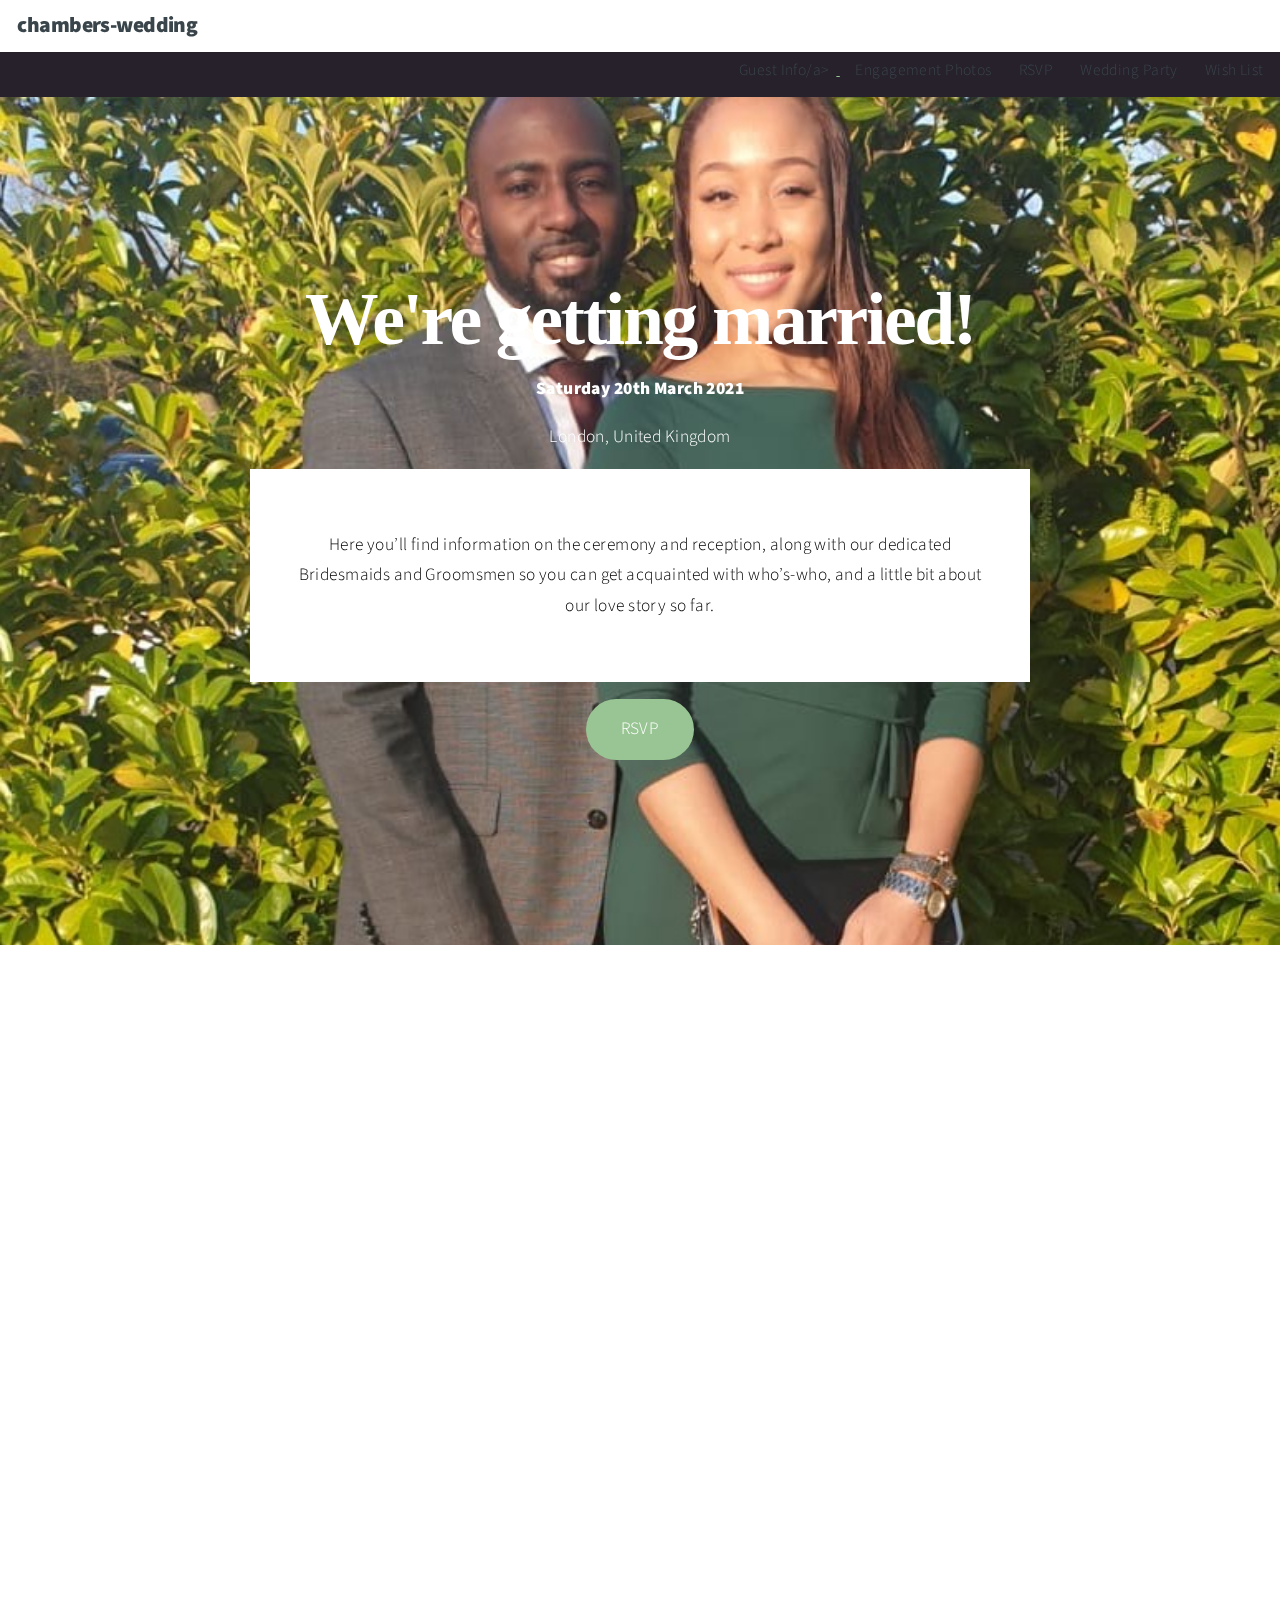
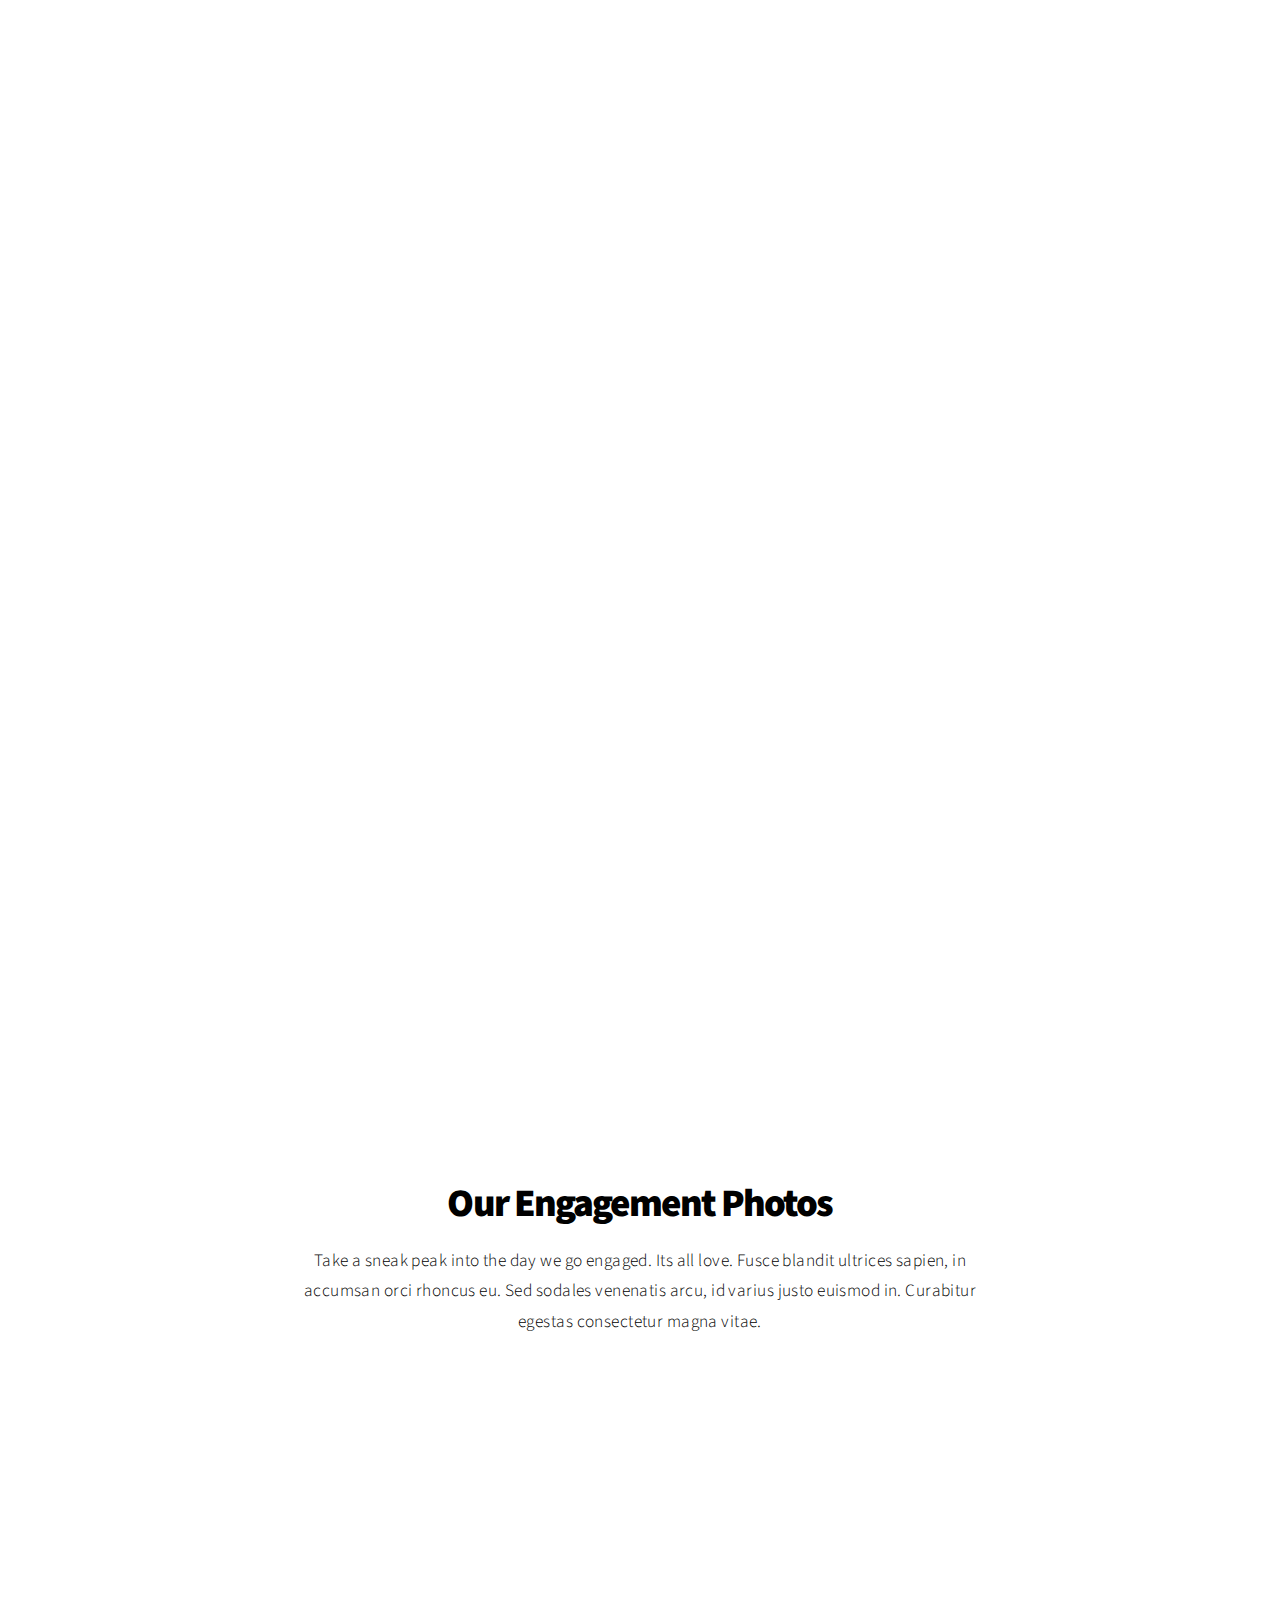
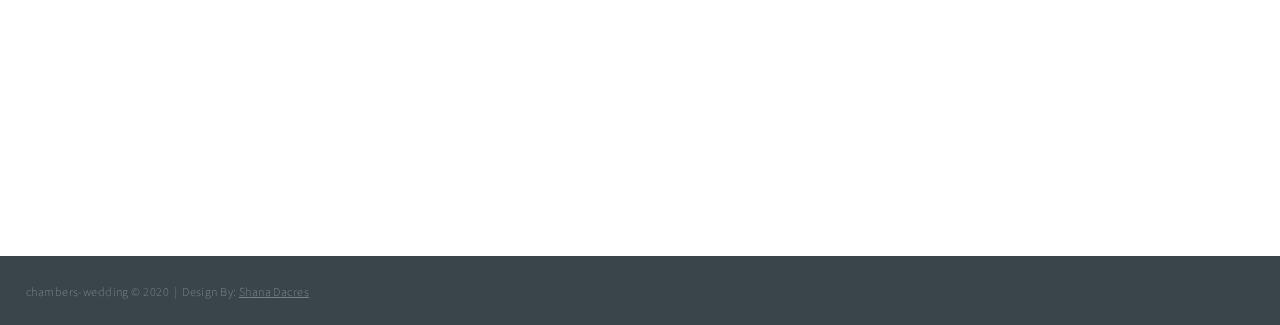
==== index.html @ 8d06bc7c "look and feel updates" ====
<!DOCTYPE HTML>
<!--
	Big Picture by HTML5 UP
	html5up.net | @ajlkn
	Free for personal and commercial use under the CCA 3.0 license (html5up.net/license)
-->
<html>
	<head>
		<title>chambers-wedding</title>
		<meta charset="utf-8" />
		<meta name="viewport" content="width=device-width, initial-scale=1, user-scalable=no" />
		<link rel="stylesheet" href="assets/css/main.css" />
		<noscript><link rel="stylesheet" href="assets/css/noscript.css" /></noscript>
	</head>
	<body class="is-preload">

		<!-- Header -->
			<header id="header">
				<h1><a href="#intro">chambers-wedding</a></h1>
				<nav>
					<ul>
						<li><a href="guestinfo.html">Guest Info/a></li>
						<li><a href="#work">Engagement Photos</a></li>
						<li><a href="rsvp.html">RSVP</a></li>
						<li><a href="crew.html">Wedding Party</a></li>
						<li><a href="wishlist.html">Wish List</a></li>
					</ul>
				</nav>
			</header>
			<section id="mobile_bar" class="main style1 dark mobile_only">
	            <div class="content container small">
						<a href="guestinfo.html">Guest Info</a>
						<a href="#work">Engagement Photos</a>
						<a href="rsvp.html">RSVP</a>
						<a href="crew.html">Wedding Party</a>
						<a href="wishlist.html">Wish List</a>
				</div>
	         </section>

		<!-- Intro -->
			<section id="intro" class="main style1 dark fullscreen">
				<div class="content">
					<header>
						<h3>We're getting married!</h3>
					</header>
					<p> <strong>Saturday 20th March 2021</strong></p>
					<p>London, United Kingdom</p>
					  <p class="content box style2">
				 Here you’ll find information on the ceremony and reception, along with our dedicated Bridesmaids and Groomsmen so you can get acquainted with who’s-who, and a little bit about our love story so far.</p>
					<footer>
						<a href="rsvp.html" class="button style1 RSVP">RSVP</a>
					</footer>
				</div>
			</section>

		<!-- One -->
			<section id="one" class="main style2 right dark fullscreen">
				<div class="content box style2">
					<header>
						<h2>Her Story</h2>
					</header>
					<p>We met at our workplace. I saw him first before we met and every time I saw him, I heard a persistent voice in my mind saying "Go and sit next to him". I was super shy and always had an excuse not to go over and say hello. So, one day,  the lunch hall was super busy. As I walked in, searching for a table, he was sitting right there, with the only available seats. My heart literally jumped out my chest and then back in again. "Girl, you've got this". I built up enough courage and asked politely if the seat was free and sat down. Immediately, I started thinking "What I should I say?". "No, you've done enough. He needs to say something". Eventually, he said "Hello" and we started to get to know each other. Since that day, our connection grew closer. We found out we had so much in common - both Jamaican, both love the same music, food, and love traveling. In January 2018, we took our first trip to Jamaica together and we loved it so much we went back twice. On 28.09.2019, we got engaged! On 27.08.2020, we'll be getting married! We're so excited to celebrate this next chapter in our lives with you!</p>
				</div>
				<a href="#two" class="button style2 down anchored">Next</a>
			</section>
		<!-- Two -->
			<section id="two" class="main style2 left dark fullscreen">
				<div class="content box style2">
					<header>
						<h2>His Story</h2>
					</header>
					<p>this is our love story. Lorem ipsum dolor sit amet et sapien sed elementum egestas dolore condimentum.
					Fusce blandit ultrices sapien, in accumsan orci rhoncus eu. Sed sodales venenatis arcu,
					id varius justo euismod in. Curabitur egestas consectetur magna.</p>
				</div>
				<a href="#work" class="button style2 down anchored">Next</a>
			</section>
		<!-- Work -->
			<section id="work" class="main style3 primary">
				<div class="content box style3">
					<header>
						<h2>Our Engagement Photos</h2>
						<p>Take a sneak peak into the day we go engaged.
						Its all love. Fusce blandit ultrices sapien, in accumsan orci rhoncus eu. Sed sodales venenatis
						arcu, id varius justo euismod in. Curabitur egestas consectetur magna vitae.</p>
					</header>

					<!-- Gallery  -->
						<div class="gallery">
							<article class="from-left">
								<a href="images/thumbs/eng1.JPG" class="image fit"><img src="images/thumbs/eng1.JPG" title="" alt="" /></a>
							</article>
							<article class="from-right">
								<a href="images/thumbs/eng4.JPG" class="image fit"><img src="images/thumbs/eng4.JPG" title="" alt="" /></a>
							</article>
							<article class="from-left">
								<a href="images/thumbs/eng3.JPG" class="image fit"><img src="images/thumbs/eng3.JPG" title="" alt="" /></a>
							</article>
							<article class="from-right">
								<a href="images/thumbs/eng2.JPG" class="image fit"><img src="images/thumbs/eng2.JPG" title="" alt="" /></a>
							</article>
						</div>

				</div>
			</section>

		<!-- Footer -->
			<footer id="footer">
				<!-- Menu -->
					<ul class="menu">
						<li>chambers-wedding &copy; 2020</li><li>Design By: <a href="">Shana Dacres</a></li>
					</ul>

			</footer>

		<!-- Scripts -->
			<script src="assets/js/jquery.min.js"></script>
			<script src="assets/js/jquery.poptrox.min.js"></script>
			<script src="assets/js/jquery.scrolly.min.js"></script>
			<script src="assets/js/jquery.scrollex.min.js"></script>
			<script src="assets/js/browser.min.js"></script>
			<script src="assets/js/breakpoints.min.js"></script>
			<script src="assets/js/util.js"></script>
			<script src="assets/js/main.js"></script>


	</body>
</html>
---- assets/css/main.css ----
@import url("https://fonts.googleapis.com/css?family=Source+Sans+Pro:300,900");
@import url("fontawesome-all.min.css");

/*
	Big Picture by HTML5 UP
	html5up.net | @ajlkn
	Free for personal and commercial use under the CCA 3.0 license (html5up.net/license)
*/

html, body, div, span, applet, object,
iframe, h1, h2, h3, h4, h5, h6, p, blockquote,
pre, a, abbr, acronym, address, big, cite,
code, del, dfn, em, img, ins, kbd, q, s, samp,
small, strike, strong, sub, sup, tt, var, b,
u, i, center, dl, dt, dd, ol, ul, li, fieldset,
form, label, legend, table, caption, tbody,
tfoot, thead, tr, th, td, article, aside,
canvas, details, embed, figure, figcaption,
footer, header, hgroup, menu, nav, output, ruby,
section, summary, time, mark, audio, video {
	margin: 0;
	padding: 0;
	border: 0;
	font-size: 100%;
	font: inherit;
	vertical-align: baseline;}

article, aside, details, figcaption, figure,
footer, header, hgroup, menu, nav, section {
	display: block;}

body {
	line-height: 1;
}

ol, ul {
	list-style: none;
}

blockquote, q {
	quotes: none;
}

	blockquote:before, blockquote:after, q:before, q:after {
		content: '';
		content: none;
	}

table {
	border-collapse: collapse;
	border-spacing: 0;
}

body {
	-webkit-text-size-adjust: none;
}

mark {
	background-color: transparent;
	color: inherit;
}

input::-moz-focus-inner {
	border: 0;
	padding: 0;
}

input, select, textarea {
	-moz-appearance: none;
	-webkit-appearance: none;
	-ms-appearance: none;
	appearance: none;
}

/* Basic */

	@-ms-viewport {
		width: device-width;
	}

	html {
		height: 100%;
	}

	html {
		box-sizing: border-box;
	}

	*, *:before, *:after {
		box-sizing: inherit;
	}

	body {
		background: #ffffff;
		height: 100%;
		min-width: 320px;
	}

		body.is-preload *, body.is-preload *:before, body.is-preload *:after {
			-moz-animation: none !important;
			-webkit-animation: none !important;
			-ms-animation: none !important;
			animation: none !important;
			-moz-transition: none !important;
			-webkit-transition: none !important;
			-ms-transition: none !important;
			transition: none !important;
		}

/* Spinner */

	@-moz-keyframes spinner-rotate {
		0% {
			-moz-transform: scale(1) rotate(0deg);
			-webkit-transform: scale(1) rotate(0deg);
			-ms-transform: scale(1) rotate(0deg);
			transform: scale(1) rotate(0deg);
		}

		100% {
			-moz-transform: scale(1) rotate(360deg);
			-webkit-transform: scale(1) rotate(360deg);
			-ms-transform: scale(1) rotate(360deg);
			transform: scale(1) rotate(360deg);
		}
	}

	@-webkit-keyframes spinner-rotate {
		0% {
			-moz-transform: scale(1) rotate(0deg);
			-webkit-transform: scale(1) rotate(0deg);
			-ms-transform: scale(1) rotate(0deg);
			transform: scale(1) rotate(0deg);
		}

		100% {
			-moz-transform: scale(1) rotate(360deg);
			-webkit-transform: scale(1) rotate(360deg);
			-ms-transform: scale(1) rotate(360deg);
			transform: scale(1) rotate(360deg);
		}
	}

	@-ms-keyframes spinner-rotate {
		0% {
			-moz-transform: scale(1) rotate(0deg);
			-webkit-transform: scale(1) rotate(0deg);
			-ms-transform: scale(1) rotate(0deg);
			transform: scale(1) rotate(0deg);
		}

		100% {
			-moz-transform: scale(1) rotate(360deg);
			-webkit-transform: scale(1) rotate(360deg);
			-ms-transform: scale(1) rotate(360deg);
			transform: scale(1) rotate(360deg);
		}
	}

	@keyframes spinner-rotate {
		0% {
			-moz-transform: scale(1) rotate(0deg);
			-webkit-transform: scale(1) rotate(0deg);
			-ms-transform: scale(1) rotate(0deg);
			transform: scale(1) rotate(0deg);
		}

		100% {
			-moz-transform: scale(1) rotate(360deg);
			-webkit-transform: scale(1) rotate(360deg);
			-ms-transform: scale(1) rotate(360deg);
			transform: scale(1) rotate(360deg);
		}
	}

/* Loader */

	@-moz-keyframes spinner-show {
		0% {
			opacity: 0;
		}

		100% {
			opacity: 1;
		}
	}

	@-webkit-keyframes spinner-show {
		0% {
			opacity: 0;
		}

		100% {
			opacity: 1;
		}
	}

	@-ms-keyframes spinner-show {
		0% {
			opacity: 0;
		}

		100% {
			opacity: 1;
		}
	}

	@keyframes spinner-show {
		0% {
			opacity: 0;
		}

		100% {
			opacity: 1;
		}
	}

	@-moz-keyframes spinner-hide {
		0% {
			-moz-transform: scale(1) rotate(0deg);
			-webkit-transform: scale(1) rotate(0deg);
			-ms-transform: scale(1) rotate(0deg);
			transform: scale(1) rotate(0deg);
			color: #e5e6e7;
			z-index: 100001;
		}

		99% {
			-moz-transform: scale(0.5) rotate(360deg);
			-webkit-transform: scale(0.5) rotate(360deg);
			-ms-transform: scale(0.5) rotate(360deg);
			transform: scale(0.5) rotate(360deg);
			color: #e5e6e7;
			z-index: 100001;
		}

		100% {
			-moz-transform: scale(0.5) rotate(360deg);
			-webkit-transform: scale(0.5) rotate(360deg);
			-ms-transform: scale(0.5) rotate(360deg);
			transform: scale(0.5) rotate(360deg);
			color: #e5e6e7;
			z-index: -1;
		}
	}

	@-webkit-keyframes spinner-hide {
		0% {
			-moz-transform: scale(1) rotate(0deg);
			-webkit-transform: scale(1) rotate(0deg);
			-ms-transform: scale(1) rotate(0deg);
			transform: scale(1) rotate(0deg);
			color: #e5e6e7;
			z-index: 100001;
		}

		99% {
			-moz-transform: scale(0.5) rotate(360deg);
			-webkit-transform: scale(0.5) rotate(360deg);
			-ms-transform: scale(0.5) rotate(360deg);
			transform: scale(0.5) rotate(360deg);
			color: #e5e6e7;
			z-index: 100001;
		}

		100% {
			-moz-transform: scale(0.5) rotate(360deg);
			-webkit-transform: scale(0.5) rotate(360deg);
			-ms-transform: scale(0.5) rotate(360deg);
			transform: scale(0.5) rotate(360deg);
			color: #e5e6e7;
			z-index: -1;
		}
	}

	@-ms-keyframes spinner-hide {
		0% {
			-moz-transform: scale(1) rotate(0deg);
			-webkit-transform: scale(1) rotate(0deg);
			-ms-transform: scale(1) rotate(0deg);
			transform: scale(1) rotate(0deg);
			color: #e5e6e7;
			z-index: 100001;
		}

		99% {
			-moz-transform: scale(0.5) rotate(360deg);
			-webkit-transform: scale(0.5) rotate(360deg);
			-ms-transform: scale(0.5) rotate(360deg);
			transform: scale(0.5) rotate(360deg);
			color: #e5e6e7;
			z-index: 100001;
		}

		100% {
			-moz-transform: scale(0.5) rotate(360deg);
			-webkit-transform: scale(0.5) rotate(360deg);
			-ms-transform: scale(0.5) rotate(360deg);
			transform: scale(0.5) rotate(360deg);
			color: #e5e6e7;
			z-index: -1;
		}
	}

	@keyframes spinner-hide {
		0% {
			-moz-transform: scale(1) rotate(0deg);
			-webkit-transform: scale(1) rotate(0deg);
			-ms-transform: scale(1) rotate(0deg);
			transform: scale(1) rotate(0deg);
			color: #e5e6e7;
			z-index: 100001;
		}

		99% {
			-moz-transform: scale(0.5) rotate(360deg);
			-webkit-transform: scale(0.5) rotate(360deg);
			-ms-transform: scale(0.5) rotate(360deg);
			transform: scale(0.5) rotate(360deg);
			color: #e5e6e7;
			z-index: 100001;
		}

		100% {
			-moz-transform: scale(0.5) rotate(360deg);
			-webkit-transform: scale(0.5) rotate(360deg);
			-ms-transform: scale(0.5) rotate(360deg);
			transform: scale(0.5) rotate(360deg);
			color: #e5e6e7;
			z-index: -1;
		}
	}

	@-moz-keyframes overlay-hide {
		0% {
			opacity: 1;
			z-index: 100000;
		}

		15% {
			opacity: 1;
			z-index: 100000;
		}

		99% {
			opacity: 0;
			z-index: 100000;
		}

		100% {
			opacity: 0;
			z-index: -1;
		}
	}

	@-webkit-keyframes overlay-hide {
		0% {
			opacity: 1;
			z-index: 100000;
		}

		15% {
			opacity: 1;
			z-index: 100000;
		}

		99% {
			opacity: 0;
			z-index: 100000;
		}

		100% {
			opacity: 0;
			z-index: -1;
		}
	}

	@-ms-keyframes overlay-hide {
		0% {
			opacity: 1;
			z-index: 100000;
		}

		15% {
			opacity: 1;
			z-index: 100000;
		}

		99% {
			opacity: 0;
			z-index: 100000;
		}

		100% {
			opacity: 0;
			z-index: -1;
		}
	}

	@keyframes overlay-hide {
		0% {
			opacity: 1;
			z-index: 100000;
		}

		15% {
			opacity: 1;
			z-index: 100000;
		}

		99% {
			opacity: 0;
			z-index: 100000;
		}

		100% {
			opacity: 0;
			z-index: -1;
		}
	}

	body {
		text-decoration: none;
	}

		body:before {
			-moz-animation: spinner-show 1.5s 1 0.25s ease forwards, spinner-hide 0.25s ease-in-out forwards !important;
			-webkit-animation: spinner-show 1.5s 1 0.25s ease forwards, spinner-hide 0.25s ease-in-out forwards !important;
			-ms-animation: spinner-show 1.5s 1 0.25s ease forwards, spinner-hide 0.25s ease-in-out forwards !important;
			animation: spinner-show 1.5s 1 0.25s ease forwards, spinner-hide 0.25s ease-in-out forwards !important;
			-moz-transform-origin: 50% 50%;
			-webkit-transform-origin: 50% 50%;
			-ms-transform-origin: 50% 50%;
			transform-origin: 50% 50%;
			-moz-osx-font-smoothing: grayscale;
			-webkit-font-smoothing: antialiased;
			font-family: FontAwesome;
			font-style: normal;
			font-weight: normal;
			text-transform: none !important;
			color: #e5e6e7;
			content: '\f1ce';
			cursor: default;
			display: block;
			font-size: 2em;
			height: 2em;
			left: 50%;
			line-height: 2em;
			margin: -1em 0 0 -1em;
			opacity: 0;
			position: fixed;
			text-align: center;
			top: 50%;
			width: 2em;
			z-index: -1;
		}

		body:after {
			-moz-animation: overlay-hide 1.5s ease-in forwards !important;
			-webkit-animation: overlay-hide 1.5s ease-in forwards !important;
			-ms-animation: overlay-hide 1.5s ease-in forwards !important;
			animation: overlay-hide 1.5s ease-in forwards !important;
			background: #ffffff;
			content: '';
			display: block;
			height: 100%;
			left: 0;
			opacity: 0;
			position: fixed;
			top: 0;
			width: 100%;
			z-index: -1;
		}

		body.is-preload:before {
			-moz-animation: spinner-show 1.5s 1 0.25s ease forwards, spinner-rotate 0.75s infinite linear !important;
			-webkit-animation: spinner-show 1.5s 1 0.25s ease forwards, spinner-rotate 0.75s infinite linear !important;
			-ms-animation: spinner-show 1.5s 1 0.25s ease forwards, spinner-rotate 0.75s infinite linear !important;
			animation: spinner-show 1.5s 1 0.25s ease forwards, spinner-rotate 0.75s infinite linear !important;
			z-index: 100001;
		}

		body.is-preload:after {
			-moz-animation: none !important;
			-webkit-animation: none !important;
			-ms-animation: none !important;
			animation: none !important;
			opacity: 1;
			z-index: 100000;
		}

	@media (-webkit-min-device-pixel-ratio: 2) {

		body:before {
			line-height: 2.025em;
		}

	}

/* Type */

	body, input, textarea, select {
		font-family: "Source Sans Pro", "sans-serif";
		font-weight: 300;
		font-size: 18pt;
		line-height: 1.75em;
		color: #39454b;
		letter-spacing: 0.025em;
	}

		@media screen and (max-width: 1920px) {

			body, input, textarea, select {
				font-size: 17pt;
			}

		}

		@media screen and (max-width: 1680px) {

			body, input, textarea, select {
				font-size: 15pt;
			}

		}

		@media screen and (max-width: 1280px) {

			body, input, textarea, select {
				font-size: 13pt;
			}

		}

		@media screen and (max-width: 1000px) {

			body, input, textarea, select {
				font-size: 13pt;
			}

		}

		@media screen and (max-width: 736px) {

			body, input, textarea, select {
				font-size: 12pt;
				line-height: 1.5em;
			}

		}

	h1, h2, h3, h4, h5, h6 {
		font-weight: 900;
		color: inherit;
		letter-spacing: -0.0325em;
	}

		h1 a, h2 a, h3 a, h4 a, h5 a, h6 a {
			color: inherit;
			text-decoration: none;
		}

	h2 {
		font-size: 2.25em;
		line-height: 1.25em;
		letter-spacing: -0.05em;
	}

	@media screen and (max-width: 736px) {

		h2 {
			font-size: 1.5em;
		}
		h3 {
			font-size: 1.5em;
		}

	}

	strong, b {
		font-weight: 900;
		color: inherit;
	}

	em, i {
		font-style: italic;
	}

	a {
		-moz-transition: color 0.2s ease-in-out;
		-webkit-transition: color 0.2s ease-in-out;
		-ms-transition: color 0.2s ease-in-out;
		transition: color 0.2s ease-in-out;
		color: #98c593;
	}

	sub {
		position: relative;
		top: 0.5em;
		font-size: 0.8em;
	}

	sup {
		position: relative;
		top: -0.5em;
		font-size: 0.8em;
	}

	hr {
		border: 0;
		border-top: solid 1px #e5e6e7;
	}

	blockquote {
		border-left: solid 0.5em #e5e6e7;
		padding: 1em 0 1em 2em;
		font-style: italic;
	}

	p, ul, ol, dl, table {
		margin-bottom: 1em;
	}

/* Box */

	.box {
		background: #ffffff;
		color: black;
		padding: 2em;
	}

		.box > :last-child {
			margin-bottom: 0;
		}

		.box.style2 {
			padding: 3.5em 2.5em 3.5em 2.5em;
		}

		@media screen and (max-width: 736px) {

			.box {
				padding: 1em;
			}

				.box.style2 {
					padding: 1.5em 1.25em 1.5em 1.25em;
					background-color: rgba(255, 255, 255, 0.7);
				}

		}

/* Button */

	input[type="button"],
	input[type="submit"],
	input[type="reset"],
	.button,
	button {
		-moz-appearance: none;
		-webkit-appearance: none;
		-ms-appearance: none;
		appearance: none;
		-moz-transition: background-color 0.2s ease-in-out;
		-webkit-transition: background-color 0.2s ease-in-out;
		-ms-transition: background-color 0.2s ease-in-out;
		transition: background-color 0.2s ease-in-out;
		background-color: #98c593;
		border: 0;
		border-radius: 3.5em;
		color: #ffffff;
		cursor: pointer;
		display: inline-block;
		height: 3.5em;
		line-height: 3.5em;
		outline: 0;
		padding: 0 2em 0 2em;
		position: relative;
		text-align: center;
		text-decoration: none;
	}

		input[type="button"].down,
		input[type="submit"].down,
		input[type="reset"].down,
		.button.down,
		button.down {
			width: 5em;
			height: 5em;
			line-height: 4.5em;
			padding: 0;
			background-image: url("images/dark-arrow.svg");
			background-position: center center;
			background-repeat: no-repeat;
			text-indent: -10em;
			overflow: hidden;
		}

			input[type="button"].down.anchored,
			input[type="submit"].down.anchored,
			input[type="reset"].down.anchored,
			.button.down.anchored,
			button.down.anchored {
				bottom: 0;
				border-bottom: 0;
				border-radius: 3em 3em 0 0;
				height: 4.5em;
				margin-left: -2.5em;
			}

		input[type="button"].anchored,
		input[type="submit"].anchored,
		input[type="reset"].anchored,
		.button.anchored,
		button.anchored {
			position: absolute;
			left: 50%;
		}

		input[type="button"]:hover,
		input[type="submit"]:hover,
		input[type="reset"]:hover,
		.button:hover,
		button:hover {
			background-color: #a8cea4;
		}

		input[type="button"]:active,
		input[type="submit"]:active,
		input[type="reset"]:active,
		.button:active,
		button:active {
			background-color: #88bc82;
		}

		input[type="button"].style2,
		input[type="submit"].style2,
		input[type="reset"].style2,
		.button.style2,
		button.style2 {
			background-color: transparent;
			border: solid 2px #e5e6e7;
			color: inherit;
		}

			input[type="button"].style2:hover,
			input[type="submit"].style2:hover,
			input[type="reset"].style2:hover,
			.button.style2:hover,
			button.style2:hover {
				background-color: rgba(229, 230, 231, 0.25);
			}

			input[type="button"].style2:active,
			input[type="submit"].style2:active,
			input[type="reset"].style2:active,
			.button.style2:active,
			button.style2:active {
				background-color: rgba(229, 230, 231, 0.375);
			}

			input[type="button"].style2.down,
			input[type="submit"].style2.down,
			input[type="reset"].style2.down,
			.button.style2.down,
			button.style2.down {
				background-image: url("images/arrow.svg");
			}

/* Form */

	form {
		margin: 0 0 2em 0;
	}

		form > :last-child {
			margin-bottom: 0;
		}

		form > .fields {
			display: -moz-flex;
			display: -webkit-flex;
			display: -ms-flex;
			display: flex;
			-moz-flex-wrap: wrap;
			-webkit-flex-wrap: wrap;
			-ms-flex-wrap: wrap;
			flex-wrap: wrap;
			width: calc(100% + 3em);
			margin: -1.5em 0 2em -1.5em;
		}

			form > .fields > .field {
				-moz-flex-grow: 0;
				-webkit-flex-grow: 0;
				-ms-flex-grow: 0;
				flex-grow: 0;
				-moz-flex-shrink: 0;
				-webkit-flex-shrink: 0;
				-ms-flex-shrink: 0;
				flex-shrink: 0;
				padding: 1.5em 0 0 1.5em;
				width: calc(100% - 1.5em);
			}

				form > .fields > .field.half {
					width: calc(50% - 0.75em);
				}

				form > .fields > .field.third {
					width: calc(100%/3 - 0.5em);
				}

				form > .fields > .field.quarter {
					width: calc(25% - 0.375em);
				}

		@media screen and (max-width: 480px) {

			form > .fields {
				width: calc(100% + 2em);
				margin: -1em 0 2em -1em;
			}

				form > .fields > .field {
					padding: 1em 0 0 1em;
					width: calc(100% - 1em);
				}

					form > .fields > .field.half {
						width: calc(100% - 1em);
					}

					form > .fields > .field.third {
						width: calc(100% - 1em);
					}

					form > .fields > .field.quarter {
						width: calc(100% - 1em);
					}

		}

	label {
		display: block;
	}

	input[type="text"],
	input[type="password"],
	input[type="email"],
	input[type="tel"],
	input[type="search"],
	input[type="url"],
	select,
	textarea {
		-moz-appearance: none;
		-webkit-appearance: none;
		-ms-appearance: none;
		appearance: none;
		-moz-transition: border-color 0.2s ease-in-out, color 0.2s ease-in-out;
		-webkit-transition: border-color 0.2s ease-in-out, color 0.2s ease-in-out;
		-ms-transition: border-color 0.2s ease-in-out, color 0.2s ease-in-out;
		transition: border-color 0.2s ease-in-out, color 0.2s ease-in-out;
		color: #39454b;
		display: block;
		width: 100%;
		padding: 0.65em 0.75em;
		background: none;
		border: solid 2px #e5e6e7;
		color: inherit;
		border-radius: 0.5em;
		outline: none;
	}

		input[type="text"]:focus,
		input[type="password"]:focus,
		input[type="email"]:focus,
		input[type="tel"]:focus,
		input[type="search"]:focus,
		input[type="url"]:focus,
		select:focus,
		textarea:focus {
			border-color: #9ac8e9;
		}

	input[type="text"],
	input[type="password"],
	input[type="email"],
	input[type="tel"],
	input[type="search"],
	input[type="url"],
	select {
		line-height: 1.35em;
	}

	textarea {
		min-height: 8em;
	}

	::-moz-focus-inner {
		border: 0;
	}

	::-webkit-input-placeholder {
		opacity: 0.375;
	}

	:-moz-placeholder {
		opacity: 0.375;
	}

	::-moz-placeholder {
		opacity: 0.375;
	}

	:-ms-input-placeholder {
		opacity: 0.375;
	}

/* Icon */

	.icon {
		text-decoration: none;
		position: relative;
		text-decoration: none;
	}

		.icon:before {
			-moz-osx-font-smoothing: grayscale;
			-webkit-font-smoothing: antialiased;
			display: inline-block;
			font-style: normal;
			font-variant: normal;
			text-rendering: auto;
			line-height: 1;
			text-transform: none !important;
			font-family: 'Font Awesome 5 Free';
			font-weight: 400;
		}

		.icon:before {
			line-height: inherit;
		}

		.icon > .label {
			display: none;
		}

		.icon.solid:before {
			font-weight: 900;
		}

		.icon.brands:before {
			font-family: 'Font Awesome 5 Brands';
		}

/* Image */

	.image {
		position: relative;
		display: inline-block;
	}

		.image:before {
			content: '';
			position: absolute;
			left: 0;
			top: 0;
			width: 100%;
			height: 100%;
			background: url("images/overlay.png");
		}

		.image img {
			display: block;
			width: 100%;
		}

		.image.featured {
			display: block;
			width: 100%;
			margin: 0 0 2em 0;
		}

		.image.fit {
			display: block;
			width: 100%;
		}

		.image.left {
			float: left;
			margin: 0 2em 2em 0;
		}

		.image.centered {
			display: block;
			margin: 0 0 2em 0;
		}

			.image.centered img {
				margin: 0 auto;
				width: auto;
			}

/* List */

	ul.default {
		list-style: disc;
		padding-left: 1em;
	}

		ul.default li {
			padding-left: 0.5em;
		}

	ul.menu {
		cursor: default;
	}

		ul.menu li {
			display: inline-block;
			line-height: 1em;
			border-left: solid 1px #e5e6e7;
			padding: 0 0 0 0.5em;
			margin: 0 0 0 0.5em;
		}

			ul.menu li:first-child {
				border-left: 0;
				padding-left: 0;
				margin-left: 0;
			}

	ol.default {
		list-style: decimal;
		padding-left: 1.25em;
	}

		ol.default li {
			padding-left: 0.25em;
		}

/* Actions */

	ul.actions {
		display: -moz-flex;
		display: -webkit-flex;
		display: -ms-flex;
		display: flex;
		cursor: default;
		list-style: none;
		margin-left: -1em;
		padding-left: 0;
	}

		ul.actions li {
			padding: 0 0 0 1em;
			vertical-align: middle;
		}

		ul.actions.special {
			-moz-justify-content: center;
			-webkit-justify-content: center;
			-ms-justify-content: center;
			justify-content: center;
			width: 100%;
			margin-left: 0;
		}

			ul.actions.special li:first-child {
				padding-left: 0;
			}

		ul.actions.stacked {
			-moz-flex-direction: column;
			-webkit-flex-direction: column;
			-ms-flex-direction: column;
			flex-direction: column;
			margin-left: 0;
		}

			ul.actions.stacked li {
				padding: 1.3em 0 0 0;
			}

				ul.actions.stacked li:first-child {
					padding-top: 0;
				}

		ul.actions.fit {
			width: calc(100% + 1em);
		}

			ul.actions.fit li {
				-moz-flex-grow: 1;
				-webkit-flex-grow: 1;
				-ms-flex-grow: 1;
				flex-grow: 1;
				-moz-flex-shrink: 1;
				-webkit-flex-shrink: 1;
				-ms-flex-shrink: 1;
				flex-shrink: 1;
				width: 100%;
			}

				ul.actions.fit li > * {
					width: 100%;
				}

			ul.actions.fit.stacked {
				width: 100%;
			}

		@media screen and (max-width: 480px) {

			ul.actions:not(.fixed) {
				-moz-flex-direction: column;
				-webkit-flex-direction: column;
				-ms-flex-direction: column;
				flex-direction: column;
				margin-left: 0;
				width: 100% !important;
			}

				ul.actions:not(.fixed) li {
					-moz-flex-grow: 1;
					-webkit-flex-grow: 1;
					-ms-flex-grow: 1;
					flex-grow: 1;
					-moz-flex-shrink: 1;
					-webkit-flex-shrink: 1;
					-ms-flex-shrink: 1;
					flex-shrink: 1;
					padding: 1em 0 0 0;
					text-align: center;
					width: 100%;
				}

					ul.actions:not(.fixed) li > * {
						width: 100%;
					}

					ul.actions:not(.fixed) li:first-child {
						padding-top: 0;
					}

					ul.actions:not(.fixed) li input[type="submit"],
					ul.actions:not(.fixed) li input[type="reset"],
					ul.actions:not(.fixed) li input[type="button"],
					ul.actions:not(.fixed) li button,
					ul.actions:not(.fixed) li .button {
						width: 100%;
					}

						ul.actions:not(.fixed) li input[type="submit"].icon:before,
						ul.actions:not(.fixed) li input[type="reset"].icon:before,
						ul.actions:not(.fixed) li input[type="button"].icon:before,
						ul.actions:not(.fixed) li button.icon:before,
						ul.actions:not(.fixed) li .button.icon:before {
							margin-left: -0.5rem;
						}

		}

/* Icons */

	ul.icons {
		cursor: default;
	}

		ul.icons li {
			display: inline-block;
		}

		ul.icons a {
			display: inline-block;
			width: 2em;
			height: 2em;
			line-height: 2em;
			text-align: center;
			border: 0;
		}

/* Sections/Article */

	header {
		margin-bottom: 1em;
	}

		header p {
			display: block;
			margin: 1em 0 0 0;
			padding: 0 0 0.5em 0;
		}

	footer {
		margin-top: 1em;
	}

/* Table */

	table {
		width: 100%;
	}

		table.default {
			width: 100%;
		}

			table.default tbody tr:nth-child(2n+2) {
				background: rgba(229, 230, 231, 0.5);
			}

			table.default td {
				padding: 0.5em 1em 0.5em 1em;
			}

			table.default th {
				text-align: left;
				font-weight: 900;
				padding: 0.5em 1em 0.5em 1em;
			}

			table.default thead {
				background: #39454b;
				color: #ffffff;
			}

			table.default tfoot {
				background: #e5e6e7;
			}

/* Poptrox */

	.poptrox-popup {
		-moz-box-sizing: content-box;
		-webkit-box-sizing: content-box;
		-ms-box-sizing: content-box;
		box-sizing: content-box;
		background: #fff;
		padding-bottom: 3em;
		box-shadow: 0 0.1em 0.15em 0 rgba(0, 0, 0, 0.15);
	}

		.poptrox-popup .loader {
			position: absolute;
			top: 50%;
			left: 50%;
			margin: -1em 0 0 -1em;
			width: 2em;
			height: 2em;
			display: block;
			font-size: 2em;
		}

			.poptrox-popup .loader:before {
				-moz-animation: spinner-rotate 0.75s infinite linear !important;
				-webkit-animation: spinner-rotate 0.75s infinite linear !important;
				-ms-animation: spinner-rotate 0.75s infinite linear !important;
				animation: spinner-rotate 0.75s infinite linear !important;
				-moz-osx-font-smoothing: grayscale;
				-webkit-font-smoothing: antialiased;
				font-family: FontAwesome;
				font-style: normal;
				font-weight: normal;
				text-transform: none !important;
				color: #e5e6e7;
				content: '\f1ce';
				cursor: default;
				display: block;
				height: 2em;
				left: 0;
				line-height: 2em;
				position: absolute;
				text-align: center;
				top: 0;
				width: 2em;
			}

		.poptrox-popup .caption {
			position: absolute;
			bottom: 0;
			left: 0;
			background: #ffffff;
			width: 100%;
			height: 3em;
			line-height: 2.8em;
			text-align: center;
			cursor: default;
			z-index: 1;
			font-size: 0.9em;
		}

		.poptrox-popup .nav-next,
		.poptrox-popup .nav-previous {
			-moz-transition: opacity 0.2s ease-in-out;
			-webkit-transition: opacity 0.2s ease-in-out;
			-ms-transition: opacity 0.2s ease-in-out;
			transition: opacity 0.2s ease-in-out;
			position: absolute;
			top: 0;
			width: 50%;
			height: 100%;
			opacity: 0;
			cursor: pointer;
			background: rgba(0, 0, 0, 0.01);
			-webkit-tap-highlight-color: rgba(255, 255, 255, 0);
		}

		.poptrox-popup .nav-next:before,
		.poptrox-popup .nav-previous:before {
			content: '';
			position: absolute;
			width: 96px;
			height: 64px;
			background: url("images/poptrox-nav.svg");
			top: calc(50% - 1.5em);
			margin: -32px 0 0 0;
		}

		.poptrox-popup:hover .nav-next,
		.poptrox-popup:hover .nav-previous {
			opacity: 0.5;
		}

		.poptrox-popup:hover .nav-next:hover,
		.poptrox-popup:hover .nav-previous:hover {
			opacity: 1.0;
		}

		.poptrox-popup .nav-previous:before {
			-moz-transform: scaleX(-1);
			-webkit-transform: scaleX(-1);
			-ms-transform: scaleX(-1);
			transform: scaleX(-1);
			-ms-filter: "FlipH";
			filter: FlipH;
		}

		.poptrox-popup .nav-next {
			right: 0;
		}

			.poptrox-popup .nav-next:before {
				right: 0;
			}

		.poptrox-popup .nav-previous {
			left: 0;
		}

			.poptrox-popup .nav-previous:before {
				left: 0;
			}

		.poptrox-popup .closer {
			-moz-transition: opacity 0.2s ease-in-out;
			-webkit-transition: opacity 0.2s ease-in-out;
			-ms-transition: opacity 0.2s ease-in-out;
			transition: opacity 0.2s ease-in-out;
			position: absolute;
			top: 0;
			right: 0;
			width: 64px;
			height: 64px;
			text-indent: -9999px;
			z-index: 2;
			opacity: 0;
			-webkit-tap-highlight-color: rgba(255, 255, 255, 0);
		}

			.poptrox-popup .closer:before {
				content: '';
				display: block;
				position: absolute;
				right: 16px;
				top: 16px;
				width: 40px;
				height: 40px;
				border-radius: 100%;
				box-shadow: inset 0 0 0 2px #fff;
				background: url("images/poptrox-closer.svg") center center;
				color: #ffffff !important;
			}

		.poptrox-popup:hover .closer {
			opacity: 0.5;
		}

			.poptrox-popup:hover .closer:hover {
				opacity: 1.0;
			}

		body.is-touch .poptrox-popup .nav-next,
		body.is-touch .poptrox-popup .nav-previous,
		body.is-touch .poptrox-popup .closer {
			opacity: 1.0 !important;
		}

		@media screen and (max-width: 736px) {

			.poptrox-popup .nav-next:before,
			.poptrox-popup .nav-previous:before {
				width: 48px;
				height: 32px;
				background-size: contain;
				margin: -16px 0 0 0;
			}

			.poptrox-popup .closer:before {
				right: 12px;
				top: 12px;
				width: 20px;
				height: 20px;
				box-shadow: inset 0 0 0 1px #fff;
				background-size: contain;
				opacity: 0.65;
			}

		}

/* Gallery */

	.gallery {
		display: -moz-flex;
		display: -webkit-flex;
		display: -ms-flex;
		display: flex;
		-moz-flex-wrap: wrap;
		-webkit-flex-wrap: wrap;
		-ms-flex-wrap: wrap;
		flex-wrap: wrap;
		width: 45em;
		max-width: 100%;
		margin: 0 auto 2em auto;
		background: white;
	}

		.gallery article {
			-moz-transition: -moz-transform 1s ease, opacity 1s ease;
			-webkit-transition: -webkit-transform 1s ease, opacity 1s ease;
			-ms-transition: -ms-transform 1s ease, opacity 1s ease;
			transition: transform 1s ease, opacity 1s ease;
			-moz-transform: translateX(0);
			-webkit-transform: translateX(0);
			-ms-transform: translateX(0);
			transform: translateX(0);
			width: 50%;
			position: relative;
			opacity: 1.0;
		}

			.gallery article .image {
				margin: 0;
				display: block;
			}

			.gallery article:nth-last-child(1n) {
				-moz-transition-delay: 0.05s;
				-webkit-transition-delay: 0.05s;
				-ms-transition-delay: 0.05s;
				transition-delay: 0.05s;
			}

			.gallery article:nth-last-child(2n) {
				-moz-transition-delay: 0.05s;
				-webkit-transition-delay: 0.05s;
				-ms-transition-delay: 0.05s;
				transition-delay: 0.05s;
			}

			.gallery article:nth-last-child(2n) {
				-moz-transition-delay: 0.1s;
				-webkit-transition-delay: 0.1s;
				-ms-transition-delay: 0.1s;
				transition-delay: 0.1s;
			}

			.gallery article:nth-last-child(3n) {
				-moz-transition-delay: 0.1s;
				-webkit-transition-delay: 0.1s;
				-ms-transition-delay: 0.1s;
				transition-delay: 0.1s;
			}

			.gallery article:nth-last-child(3n) {
				-moz-transition-delay: 0.15s;
				-webkit-transition-delay: 0.15s;
				-ms-transition-delay: 0.15s;
				transition-delay: 0.15s;
			}

			.gallery article:nth-last-child(4n) {
				-moz-transition-delay: 0.15s;
				-webkit-transition-delay: 0.15s;
				-ms-transition-delay: 0.15s;
				transition-delay: 0.15s;
			}

			.gallery article:nth-last-child(4n) {
				-moz-transition-delay: 0.2s;
				-webkit-transition-delay: 0.2s;
				-ms-transition-delay: 0.2s;
				transition-delay: 0.2s;
			}

			.gallery article:nth-last-child(5n) {
				-moz-transition-delay: 0.2s;
				-webkit-transition-delay: 0.2s;
				-ms-transition-delay: 0.2s;
				transition-delay: 0.2s;
			}

			.gallery article:nth-last-child(5n) {
				-moz-transition-delay: 0.25s;
				-webkit-transition-delay: 0.25s;
				-ms-transition-delay: 0.25s;
				transition-delay: 0.25s;
			}

			.gallery article:nth-last-child(6n) {
				-moz-transition-delay: 0.25s;
				-webkit-transition-delay: 0.25s;
				-ms-transition-delay: 0.25s;
				transition-delay: 0.25s;
			}

			.gallery article:nth-last-child(6n) {
				-moz-transition-delay: 0.3s;
				-webkit-transition-delay: 0.3s;
				-ms-transition-delay: 0.3s;
				transition-delay: 0.3s;
			}

			.gallery article:nth-last-child(7n) {
				-moz-transition-delay: 0.3s;
				-webkit-transition-delay: 0.3s;
				-ms-transition-delay: 0.3s;
				transition-delay: 0.3s;
			}

			.gallery article:nth-last-child(7n) {
				-moz-transition-delay: 0.35s;
				-webkit-transition-delay: 0.35s;
				-ms-transition-delay: 0.35s;
				transition-delay: 0.35s;
			}

			.gallery article:nth-last-child(8n) {
				-moz-transition-delay: 0.35s;
				-webkit-transition-delay: 0.35s;
				-ms-transition-delay: 0.35s;
				transition-delay: 0.35s;
			}

			.gallery article:nth-last-child(8n) {
				-moz-transition-delay: 0.4s;
				-webkit-transition-delay: 0.4s;
				-ms-transition-delay: 0.4s;
				transition-delay: 0.4s;
			}

			.gallery article:nth-last-child(9n) {
				-moz-transition-delay: 0.4s;
				-webkit-transition-delay: 0.4s;
				-ms-transition-delay: 0.4s;
				transition-delay: 0.4s;
			}

			.gallery article:nth-last-child(9n) {
				-moz-transition-delay: 0.45s;
				-webkit-transition-delay: 0.45s;
				-ms-transition-delay: 0.45s;
				transition-delay: 0.45s;
			}

			.gallery article:nth-last-child(10n) {
				-moz-transition-delay: 0.45s;
				-webkit-transition-delay: 0.45s;
				-ms-transition-delay: 0.45s;
				transition-delay: 0.45s;
			}

			.gallery article:nth-last-child(10n) {
				-moz-transition-delay: 0.5s;
				-webkit-transition-delay: 0.5s;
				-ms-transition-delay: 0.5s;
				transition-delay: 0.5s;
			}

			.gallery article:nth-last-child(11n) {
				-moz-transition-delay: 0.5s;
				-webkit-transition-delay: 0.5s;
				-ms-transition-delay: 0.5s;
				transition-delay: 0.5s;
			}

			.gallery article:nth-last-child(11n) {
				-moz-transition-delay: 0.55s;
				-webkit-transition-delay: 0.55s;
				-ms-transition-delay: 0.55s;
				transition-delay: 0.55s;
			}

			.gallery article:nth-last-child(12n) {
				-moz-transition-delay: 0.55s;
				-webkit-transition-delay: 0.55s;
				-ms-transition-delay: 0.55s;
				transition-delay: 0.55s;
			}

			.gallery article:nth-last-child(12n) {
				-moz-transition-delay: 0.6s;
				-webkit-transition-delay: 0.6s;
				-ms-transition-delay: 0.6s;
				transition-delay: 0.6s;
			}

			.gallery article:nth-last-child(13n) {
				-moz-transition-delay: 0.6s;
				-webkit-transition-delay: 0.6s;
				-ms-transition-delay: 0.6s;
				transition-delay: 0.6s;
			}

			.gallery article:nth-last-child(13n) {
				-moz-transition-delay: 0.65s;
				-webkit-transition-delay: 0.65s;
				-ms-transition-delay: 0.65s;
				transition-delay: 0.65s;
			}

			.gallery article:nth-last-child(14n) {
				-moz-transition-delay: 0.65s;
				-webkit-transition-delay: 0.65s;
				-ms-transition-delay: 0.65s;
				transition-delay: 0.65s;
			}

			.gallery article:nth-last-child(14n) {
				-moz-transition-delay: 0.7s;
				-webkit-transition-delay: 0.7s;
				-ms-transition-delay: 0.7s;
				transition-delay: 0.7s;
			}

			.gallery article:nth-last-child(15n) {
				-moz-transition-delay: 0.7s;
				-webkit-transition-delay: 0.7s;
				-ms-transition-delay: 0.7s;
				transition-delay: 0.7s;
			}

			.gallery article:nth-last-child(15n) {
				-moz-transition-delay: 0.75s;
				-webkit-transition-delay: 0.75s;
				-ms-transition-delay: 0.75s;
				transition-delay: 0.75s;
			}

			.gallery article:nth-last-child(16n) {
				-moz-transition-delay: 0.75s;
				-webkit-transition-delay: 0.75s;
				-ms-transition-delay: 0.75s;
				transition-delay: 0.75s;
			}

			.gallery article:nth-last-child(16n) {
				-moz-transition-delay: 0.8s;
				-webkit-transition-delay: 0.8s;
				-ms-transition-delay: 0.8s;
				transition-delay: 0.8s;
			}

			.gallery article:nth-last-child(17n) {
				-moz-transition-delay: 0.8s;
				-webkit-transition-delay: 0.8s;
				-ms-transition-delay: 0.8s;
				transition-delay: 0.8s;
			}

			.gallery article:nth-last-child(17n) {
				-moz-transition-delay: 0.85s;
				-webkit-transition-delay: 0.85s;
				-ms-transition-delay: 0.85s;
				transition-delay: 0.85s;
			}

			.gallery article:nth-last-child(18n) {
				-moz-transition-delay: 0.85s;
				-webkit-transition-delay: 0.85s;
				-ms-transition-delay: 0.85s;
				transition-delay: 0.85s;
			}

			.gallery article:nth-last-child(18n) {
				-moz-transition-delay: 0.9s;
				-webkit-transition-delay: 0.9s;
				-ms-transition-delay: 0.9s;
				transition-delay: 0.9s;
			}

			.gallery article:nth-last-child(19n) {
				-moz-transition-delay: 0.9s;
				-webkit-transition-delay: 0.9s;
				-ms-transition-delay: 0.9s;
				transition-delay: 0.9s;
			}

			.gallery article:nth-last-child(19n) {
				-moz-transition-delay: 0.95s;
				-webkit-transition-delay: 0.95s;
				-ms-transition-delay: 0.95s;
				transition-delay: 0.95s;
			}

			.gallery article:nth-last-child(20n) {
				-moz-transition-delay: 0.95s;
				-webkit-transition-delay: 0.95s;
				-ms-transition-delay: 0.95s;
				transition-delay: 0.95s;
			}

			.gallery article:nth-last-child(20n) {
				-moz-transition-delay: 1s;
				-webkit-transition-delay: 1s;
				-ms-transition-delay: 1s;
				transition-delay: 1s;
			}

			.gallery article:nth-last-child(21n) {
				-moz-transition-delay: 1s;
				-webkit-transition-delay: 1s;
				-ms-transition-delay: 1s;
				transition-delay: 1s;
			}

			.gallery article:nth-last-child(21n) {
				-moz-transition-delay: 1.05s;
				-webkit-transition-delay: 1.05s;
				-ms-transition-delay: 1.05s;
				transition-delay: 1.05s;
			}

			.gallery article:nth-last-child(22n) {
				-moz-transition-delay: 1.05s;
				-webkit-transition-delay: 1.05s;
				-ms-transition-delay: 1.05s;
				transition-delay: 1.05s;
			}

			.gallery article:nth-last-child(22n) {
				-moz-transition-delay: 1.1s;
				-webkit-transition-delay: 1.1s;
				-ms-transition-delay: 1.1s;
				transition-delay: 1.1s;
			}

			.gallery article:nth-last-child(23n) {
				-moz-transition-delay: 1.1s;
				-webkit-transition-delay: 1.1s;
				-ms-transition-delay: 1.1s;
				transition-delay: 1.1s;
			}

			.gallery article:nth-last-child(23n) {
				-moz-transition-delay: 1.15s;
				-webkit-transition-delay: 1.15s;
				-ms-transition-delay: 1.15s;
				transition-delay: 1.15s;
			}

			.gallery article:nth-last-child(24n) {
				-moz-transition-delay: 1.15s;
				-webkit-transition-delay: 1.15s;
				-ms-transition-delay: 1.15s;
				transition-delay: 1.15s;
			}

		.gallery.inactive article {
			opacity: 0;
		}

			.gallery.inactive article.from-left {
				-moz-transform: translateX(-14em);
				-webkit-transform: translateX(-14em);
				-ms-transform: translateX(-14em);
				transform: translateX(-14em);
			}

			.gallery.inactive article.from-right {
				-moz-transform: translateX(14em);
				-webkit-transform: translateX(14em);
				-ms-transform: translateX(14em);
				transform: translateX(14em);
			}

			.gallery.inactive article.from-top {
				-moz-transform: translateY(-7em);
				-webkit-transform: translateY(-7em);
				-ms-transform: translateY(-7em);
				transform: translateY(-7em);
			}

			.gallery.inactive article.from-bottom {
				-moz-transform: translateY(7em);
				-webkit-transform: translateY(7em);
				-ms-transform: translateY(7em);
				transform: translateY(7em);
			}

		@media screen and (max-width: 480px) {

			.gallery {
				-moz-flex-wrap: nowrap;
				-webkit-flex-wrap: nowrap;
				-ms-flex-wrap: nowrap;
				flex-wrap: nowrap;
				-moz-flex-direction: column;
				-webkit-flex-direction: column;
				-ms-flex-direction: column;
				flex-direction: column;
			}

				.gallery article {
					width: 100%;
				}

		}

/* Header */

	#header {
		position: fixed;
		z-index: 10000;
		left: 0;
		top: 0;
		width: 100%;
		background: rgba(255, 255, 255, 0.95);
		height: 3em;
		line-height: 3em;
		box-shadow: 0 0 0.15em 0 rgba(0, 0, 0, 0.1);
	}

		#header h1 {
			position: absolute;
			left: 1em;
			top: 0;
			height: 3em;
			line-height: 3em;
			cursor: default;
		}

		#header h3 {
			position: absolute;
			left: 1em;
			top: 222;
			height: 3em;
			line-height: 3em;
			cursor: default;
		}

			#header h1 a {
				font-size: 1.25em;
			}

		#header nav {
			position: absolute;
			right: 0.5em;
			top: 0;
			height: 3em;
			line-height: 3em;
		}

			#header nav ul {
				margin: 0;
			}

				#header nav ul li {
					display: inline-block;
					margin-left: 0.5em;
					font-size: 0.9em;
				}

					#header nav ul li a {
						display: block;
						color: inherit;
						text-decoration: none;
						height: 3em;
						line-height: 3em;
						padding: 0 0.5em 0 0.5em;
						outline: 0;
					}

		@media screen and (max-width: 736px) {

			#header {
				height: 2.5em;
				line-height: 2.5em;
			}

				#header h1 {
					text-align: center;
					position: relative;
					left: 0;
					top: 0;
					height: 2.5em;
					line-height: 2.5em;
				}

					#header h1 a {
						font-size: 1em;
					}

				#header nav {
					display: none;
				}

		}
	#mobile_bar {
		background-color: rgba(28, 22, 34, 0.952941); 
		padding: 0px 0px 15px 0px;
	}
	#mobile_bar a {
		text-decoration: none;
		padding: 0px 15px 0px 0px;
	}

	body {
		padding-top: 3em;
	}

		@media screen and (max-width: 736px) {

			body {
				padding-top: 2.5em;
			}

		}

/* Main */

	.main {
		display: -moz-flex;
		display: -webkit-flex;
		display: -ms-flex;
		display: flex;
		position: relative;
		margin: 0;
		overflow-x: hidden;
	}

		.main > .content {
			width: 45em;
			max-width: calc(100% - 4em);
			margin: 0 auto;
		}

			.main > .content > :last-child {
				margin-bottom: 0;
			}

		.main.fullscreen {
			min-height: 100%;
		}

		.main.style1 {
			-moz-align-items: center;
			-webkit-align-items: center;
			-ms-align-items: center;
			align-items: center;
			-moz-justify-content: center;
			-webkit-justify-content: center;
			-ms-justify-content: center;
			justify-content: center;
			text-align: center;
			padding: 3em 0 3em 0;
		}

			.main.style1 h2 {
				font-size: 4.25em;
				line-height: 1em;
			}
			.main.style1 h3 {
				font-size: 4.25em;
				line-height: 1em;
				font-family: Snell Roundhand, cursive;
			}

			.main.style1 > .content {
				-moz-transition: opacity 1s ease;
				-webkit-transition: opacity 1s ease;
				-ms-transition: opacity 1s ease;
				transition: opacity 1s ease;
				-moz-transform: translateZ(0);
				-webkit-transform: translateZ(0);
				-ms-transform: translateZ(0);
				transform: translateZ(0);
				opacity: 1.0;
				margin: 0;
			}

			.main.style1.inactive > .content {
				opacity: 0;
			}

		.main.style2 {
			-moz-align-items: center;
			-webkit-align-items: center;
			-ms-align-items: center;
			align-items: center;
			-moz-justify-content: center;
			-webkit-justify-content: center;
			-ms-justify-content: center;
			justify-content: center;
			padding: 3em 0 3em 0;
			overflow: hidden;
		}

			.main.style2 > .content {
				-moz-transition: -moz-transform 1s ease;
				-webkit-transition: -webkit-transform 1s ease;
				-ms-transition: -ms-transform 1s ease;
				transition: transform 1s ease;
				-moz-transform: translateZ(0);
				-webkit-transform: translateZ(0);
				-ms-transform: translateZ(0);
				transform: translateZ(0);
				position: relative;
				width: 35%;
				margin: 0;
			}

			.main.style2.left {
				-moz-justify-content: -moz-flex-start;
				-webkit-justify-content: -webkit-flex-start;
				-ms-justify-content: -ms-flex-start;
				justify-content: flex-start;
			}

			.main.style2.right {
				-moz-justify-content: -moz-flex-end;
				-webkit-justify-content: -webkit-flex-end;
				-ms-justify-content: -ms-flex-end;
				justify-content: flex-end;
			}

			.main.style2.inactive.left > .content {
				-moz-transform: translateX(-100%);
				-webkit-transform: translateX(-100%);
				-ms-transform: translateX(-100%);
				transform: translateX(-100%);
			}

			.main.style2.inactive.right > .content {
				-moz-transform: translateX(100%);
				-webkit-transform: translateX(100%);
				-ms-transform: translateX(100%);
				transform: translateX(100%);
			}

		.main.style3 {
			text-align: center;
			padding: 6em 0 6em 0;
		}

			.main.style3 .content > header {
				margin-bottom: 2em;
			}

			.main.style3.primary {
				background: #ffffff;
			}

			.main.style3.secondary {
				background: white;
			}

		.main.dark {
			color: #ffffff;
		}

			.main.dark a {
				color: inherit;
			}

			.main.dark .button.style2 {
				border-color: #ffffff;
			}

				.main.dark .button.style2:hover {
					background-color: rgba(255, 255, 255, 0.125);
				}

				.main.dark .button.style2:active {
					background-color: rgba(255, 255, 255, 0.25);
				}

				.main.dark .button.style2.down {
					background-image: url("images/dark-arrow.svg");
				}

		body.is-touch .main {
			background-attachment: scroll !important;
		}

		@media screen and (max-width: 1920px) {

			.main.style2 .content {
				width: 40%;
			}

		}

		@media screen and (max-width: 1280px) {

			.main.style2 .content {
				width: 50%;
			}

		}

		@media screen and (max-width: 1000px) {

			.main.style2 .content {
				width: 60%;
			}

		}

		@media screen and (max-width: 736px) {

			.main > .content br {
				display: none;
			}

			.main.fullscreen {
				height: auto !important;
			}

			.main.style1 {
				padding: 4em 15px 4em 15px;
			}

				.main.style1 h2 {
					font-size: 3em;
				}
				.main.style1 h3 {
					font-size: 3em;
				}

			.main.style2 {
				padding: 6em 15px 6em 15px;
			}

				.main.style2:before, .main.style2:after {
					display: none !important;
				}

				.main.style2 .button.anchored {
					display: none;
				}

				.main.style2 .content {
					width: 100%;
					max-width: 100%;
					text-align: center;
					-moz-transform: none;
					-webkit-transform: none;
					-ms-transform: none;
					transform: none;
				}

			.main.style3 {
				text-align: center;
				padding: 3em 10px 3em 10px;
			}

		}

		@media screen and (max-width: 480px) {

			.main > .content {
				max-width: calc(100% - 1.5em);
			}

		}

/* Footer */

	#footer {
		display: -moz-flex;
		display: -webkit-flex;
		display: -ms-flex;
		display: flex;
		-moz-align-items: center;
		-webkit-align-items: center;
		-ms-align-items: center;
		align-items: center;
		-moz-justify-content: space-between;
		-webkit-justify-content: space-between;
		-ms-justify-content: space-between;
		justify-content: space-between;
		position: relative;
		margin: 0;
		line-height: 1em;
		padding: 1.5em;
		background: #39454b;
		color: rgba(185, 186, 187, 0.5);
		overflow: hidden;
	}

		#footer > * {
			margin-bottom: 0;
		}

		#footer a {
			color: inherit;
		}

			#footer a:hover {
				color: #b9babb;
			}

		#footer ul.menu {
			margin: 0;
		}

			#footer ul.menu li {
				border-left-color: rgba(185, 186, 187, 0.2);
				font-size: 0.7em;
			}

		@media screen and (max-width: 1000px) {

			#footer {
				-moz-flex-direction: column;
				-webkit-flex-direction: column;
				-ms-flex-direction: column;
				flex-direction: column;
				-moz-justify-content: center;
				-webkit-justify-content: center;
				-ms-justify-content: center;
				justify-content: center;
				line-height: 1.5em;
				text-align: center;
				padding: 2em 1em 2em 1em;
			}

				#footer > * {
					margin: 0 0 1em 0;
				}

		}

		@media screen and (max-width: 736px) {

			#footer ul.menu li {
				border-left: none;
				display: block;
				line-height: inherit;
				margin: 0.25em 0 0 0;
				padding: 0.25em 0 0 0;
			}

				#footer ul.menu li:first-child {
					margin-top: 0;
					padding-top: 0;
				}

		}

/* Intro */

	#intro {
		background: url(""), url("../../images/pic1.JPG");
		background-size: 256px 256px, cover;
		background-attachment: fixed, fixed;
		background-position: top ,  top;
		background-repeat: repeat, no-repeat;
	}

/* our story */

	#one {
		background: url("images/overlay.png"), url("../../images/pic4.JPG");
		background-size: 256px 256px, cover;
		background-attachment: fixed, fixed;
		background-position: top left, top;
	}

/* Two */

	#two {
		background: url("images/overlay.png"), url("../../images/pic6.JPG");
		background-size: 256px 256px, cover;
		background-attachment: fixed, fixed;
		background-position: top left, center top;
	}

	/* Work */

	#work {
		background: url("images/overlay.png"), url("../../images/pic6.JPG");
		background-size: 256px 256px, cover;
		background-attachment: fixed, fixed;
		background-position: top left, center top;
		h2:jj;
	}	
	#work h2, {
		font-weight: 900;
		color: white;
		letter-spacing: -0.0325em;
		}

	#guestinfo {
		background: url("images/overlay.png"), url("../../images/flower-green2.JPG");
		background-size: 256px 256px, cover;
		background-attachment: fixed, fixed;
		background-position: top left, top;
	}
	#guestinfo2 {
		background: url("images/overlay.png"), url("../../images/flower-green.JPG");
		background-size: 256px 256px, cover;
		background-attachment: fixed, fixed;
		background-position: top left, top;
	}
	#crew {
		background: url("images/overlay.png"), url("../../images/flower-green3.JPG");
		background-size: 256px 256px, cover;
		background-attachment: fixed, fixed;
		background-position: top left, top;
	}
	#crew2 {
		background: url("images/overlay.png"), url("../../images/flower-red.JPG");
		background-size: 256px 256px, cover;
		background-attachment: fixed, fixed;
		background-position: top left, top;
	}
	#wishlist {
		background: url("images/overlay.png"), url("../../images/flower-yellow.JPG");
		background-size: 256px 256px, cover;
		background-attachment: fixed, fixed;
		background-position: top left, top;
	}

/* Contact */

	#contact {
		background: url("images/overlay.png"), url("../../images/pic3.jpg");
		background-size: 256px 256px, cover;
		background-attachment: fixed, fixed;
		background-position: top left, center top;

		overflow: hidden;
		padding-bottom: 0;

	}
	#content: .h2, {
		font-weight: 900;
		color: white;
		letter-spacing: -0.0325em;
		}

		#contact .box {
			-moz-transition: -moz-transform 1s ease;
			-webkit-transition: -webkit-transform 1s ease;
			-ms-transition: -ms-transform 1s ease;
			transition: transform 1s ease;
			-moz-transform: translateY(0);
			-webkit-transform: translateY(0);
			-ms-transform: translateY(0);
			transform: translateY(0);
			position: relative;
			background: rgba(255,255,255,0.8);
		}

		#contact.inactive .box {
			-moz-transform: translateY(100%);
			-webkit-transform: translateY(100%);
			-ms-transform: translateY(100%);
			transform: translateY(100%);
		}

		@media screen and (max-width: 736px) {

			#contact .box {
				padding: 1.5em 1.5em 2em 1.5em;
			}

		}

		@media screen and (max-width: 480px) {

			#contact .box {
				padding: 1em 1em 2em 1em;
			}

		}
		/*COUNTER*/
		@import url('https://fonts.googleapis.com/css?family=Lato:400,700|Montserrat:900');

		$font: 'Lato', sans-serif;
		$big: 'Montserrat', sans-serif;

		$red: #EF2F3C;
		$white: #F6F4F3;
		$blue: #276FBF;
		$dark: #183059;
		$yellow: #F0A202;

		$star: polygon(50% 0%, 61% 35%, 98% 35%, 68% 57%, 79% 91%, 50% 70%, 21% 91%, 32% 57%, 2% 35%, 39% 35%);
		  


		.container {
		  position: relative;
		  margin: auto;
		  overflow: hidden;
		  width: 650px;
		  height: 480px;
		}


		#timer {
		  color: white;
		  text-align: center;
		  text-transform: uppercase;
		  font-family: 'Lato', sans-serif;
		  font-size: 0.7em;
		  letter-spacing: 5px;
		  margin-top: 5%;

		}

		.days{
		  display: inline-block;
		  padding: 20px;
		  width: 100px;
		  border-radius: 50px;
		  background: rgba(255, 255, 255, 0.86);
		}


		.hours {
		display: inline-block;
		  padding: 20px;
		  width: 100px;
		  border-radius: 50px;
		  background: rgba(255, 255, 255, 0.86);
		  color: black;
		}

		.minutes {
		display: inline-block;
		  padding: 20px;
		  width: 100px;
		  border-radius: 50px;
		  background: rgba(255, 255, 255, 0.86);
		}

		.seconds {
		 display: inline-block;
		  padding: 20px;
		  width: 100px;
		  border-radius: 50px;
		  background: rgba(188, 219, 179, 0.84);
		}
		

		.numbers {
		  font-family: 'Montserrat', sans-serif;;
		  color: black;
		  font-size: 2em;
		}
		.text {
		  font-family: 'Lato', sans-serif;;
		  color: black;
		  font-size: 0.8em;
		}


		.white {
		  position: absolute;
		  background: white;
		  height: 85px;
		  width: 75px;
		  left: 30%;
		  top: 2%;
		}
		 .triangle {
		    border-bottom: 14px solid inherit;
		 }
		 .string {
		    background: inherit;
		    border: 1px solid inherit;
		 }
		

		.red {
		  position: absolute;
		  background: #EF2F3C;
		  left: 18%;
		  top: 9%;
		  height: 65px;
		  width: 70px;
		}

		.star {
		  width: 20px;
		  height: 20px;
		  background: white;
		  -webkit-clip-path: polygon(50% 0%, 61% 35%, 98% 35%, 68% 57%, 79% 91%, 50% 70%, 21% 91%, 32% 57%, 2% 35%, 39% 35%);
		  ;
		  clip-path: polygon(50% 0%, 61% 35%, 98% 35%, 68% 57%, 79% 91%, 50% 70%, 21% 91%, 32% 57%, 2% 35%, 39% 35%);
		  ;
		}

		.star-red {
		  width: 30px;
		  height: 30px;
		  margin-left: 51px;
		  margin-top: -5px;
		  background: red;
		  -webkit-clip-path: polygon(50% 0%, 61% 35%, 98% 35%, 68% 57%, 79% 91%, 50% 70%, 21% 91%, 32% 57%, 2% 35%, 39% 35%);
		  ;
		  clip-path: polygon(50% 0%, 61% 35%, 98% 35%, 68% 57%, 79% 91%, 50% 70%, 21% 91%, 32% 57%, 2% 35%, 39% 35%);
		  ;
		}
---- assets/css/noscript.css ----
/*
	Big Picture by HTML5 UP
	html5up.net | @ajlkn
	Free for personal and commercial use under the CCA 3.0 license (html5up.net/license)
*/

/* Loader */

	body:before, body:after {
		display: none;
	}
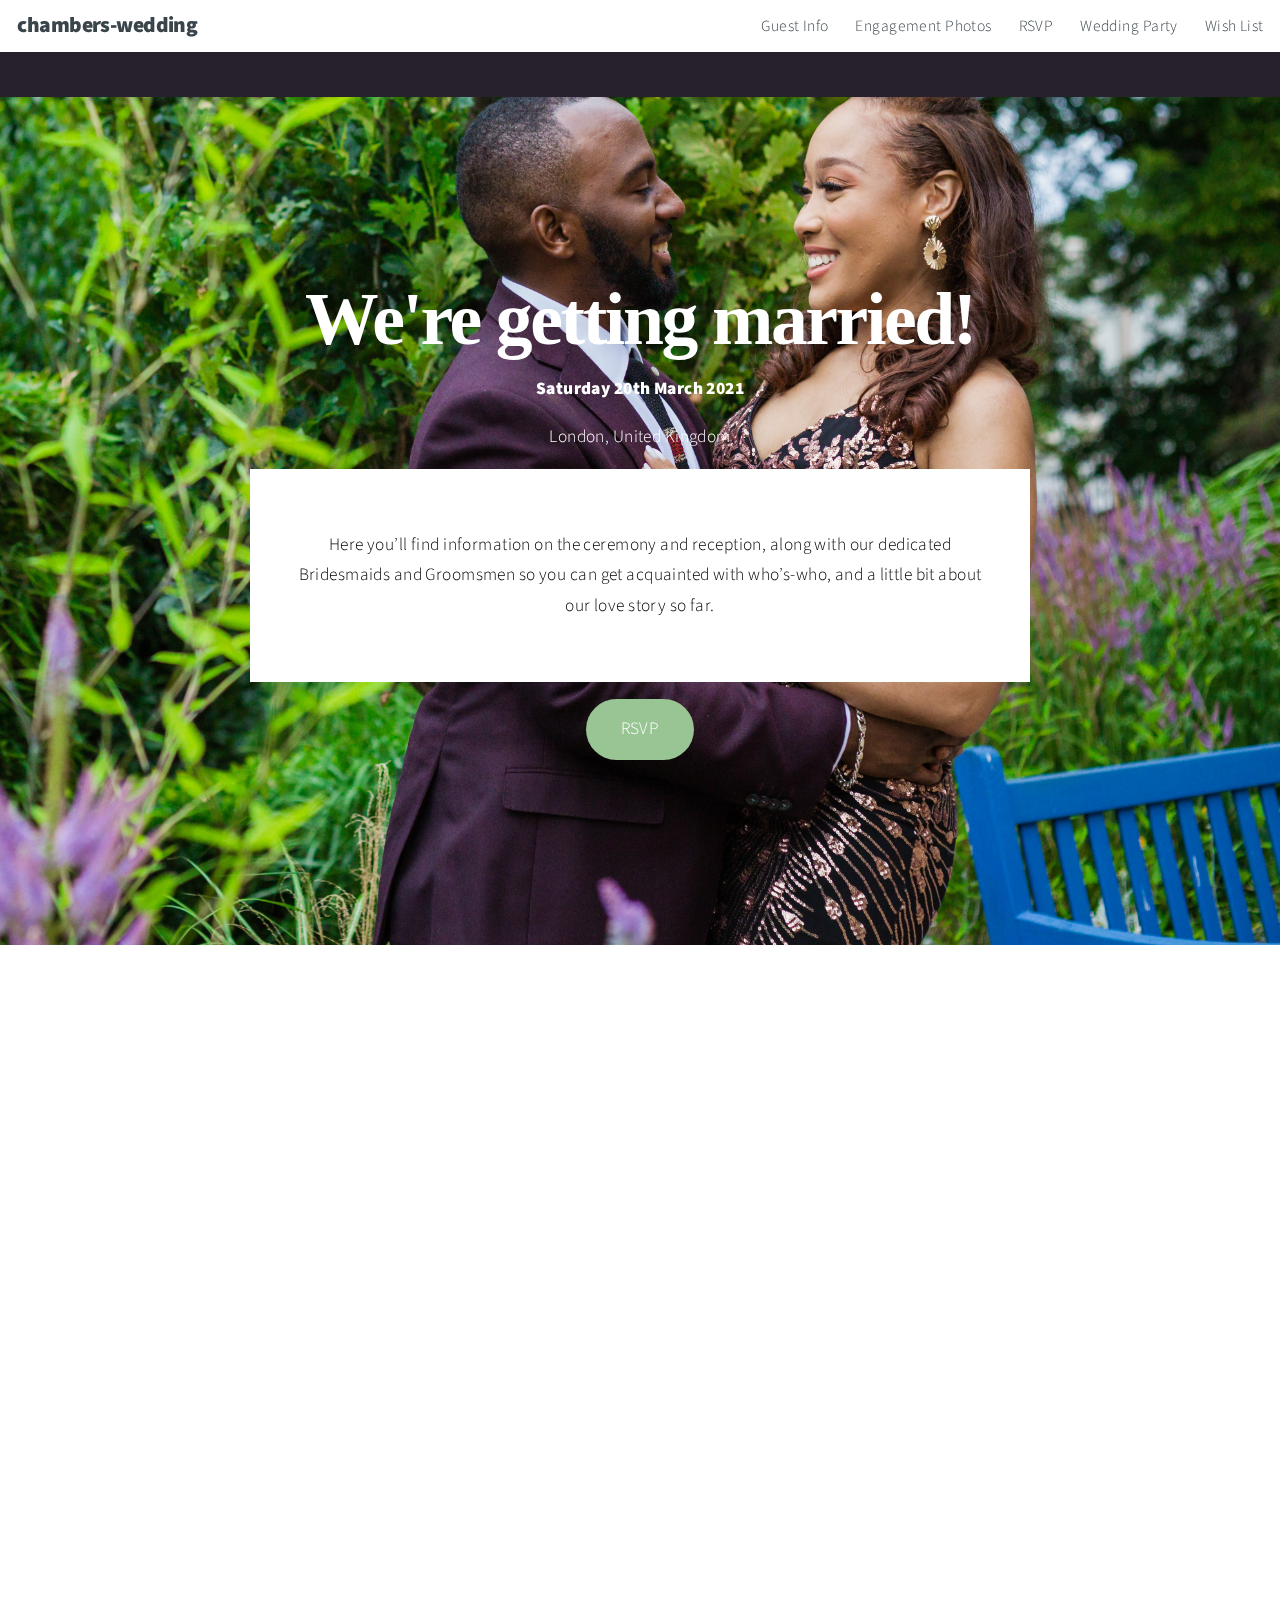
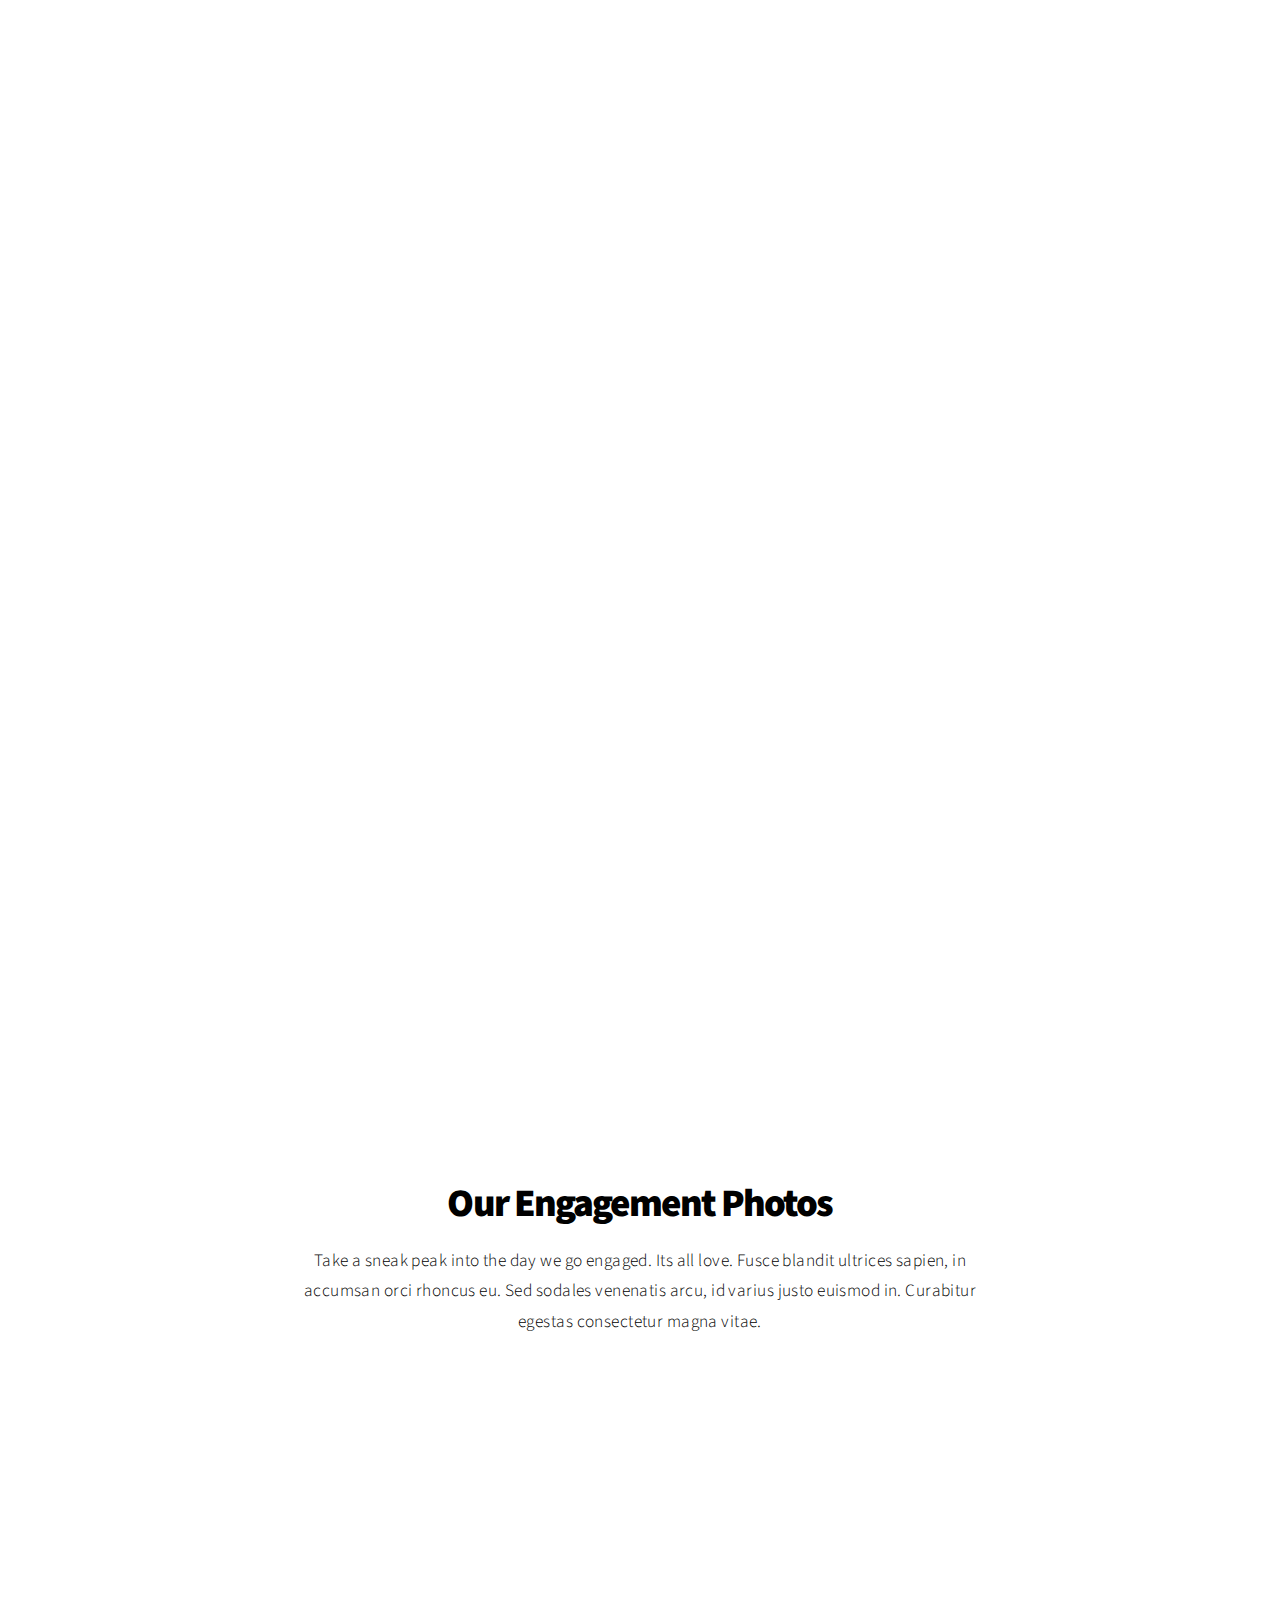
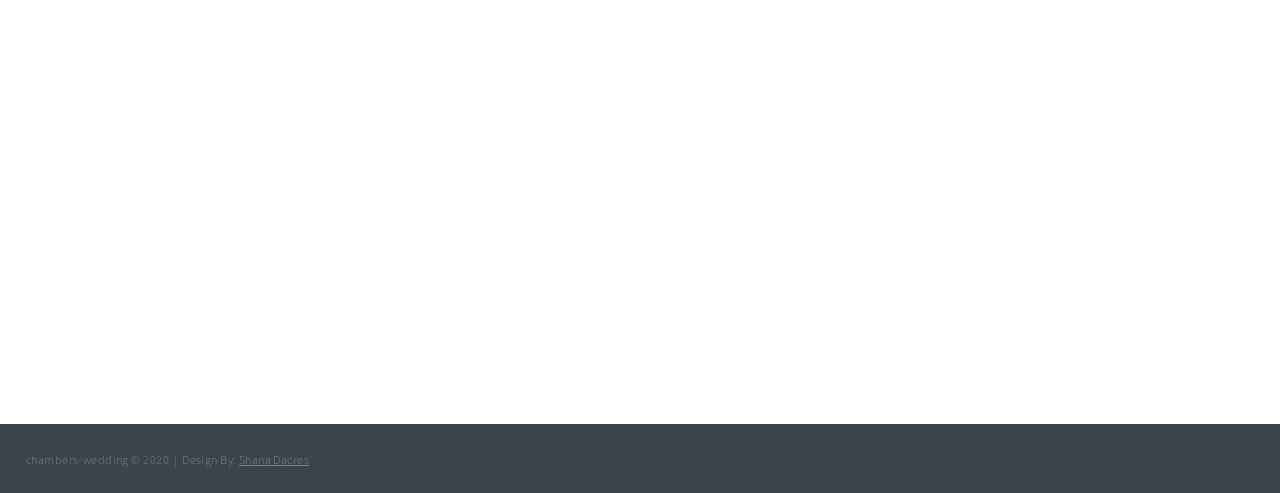
==== commit 1c8ecc20: "added engagement photos" ====
--- a/index.html
+++ b/index.html
@@ -19,7 +19,7 @@
 				<h1><a href="#intro">chambers-wedding</a></h1>
 				<nav>
 					<ul>
-						<li><a href="guestinfo.html">Guest Info/a></li>
+						<li><a href="guestinfo.html">Guest Info</a></li>
 						<li><a href="#work">Engagement Photos</a></li>
 						<li><a href="rsvp.html">RSVP</a></li>
 						<li><a href="crew.html">Wedding Party</a></li>
@@ -91,13 +91,31 @@
 								<a href="images/thumbs/eng1.JPG" class="image fit"><img src="images/thumbs/eng1.JPG" title="" alt="" /></a>
 							</article>
 							<article class="from-right">
-								<a href="images/thumbs/eng4.JPG" class="image fit"><img src="images/thumbs/eng4.JPG" title="" alt="" /></a>
+								<a href="images/thumbs/eng2.JPG" class="image fit"><img src="images/thumbs/eng2.JPG" title="" alt="" /></a>
 							</article>
 							<article class="from-left">
 								<a href="images/thumbs/eng3.JPG" class="image fit"><img src="images/thumbs/eng3.JPG" title="" alt="" /></a>
 							</article>
 							<article class="from-right">
-								<a href="images/thumbs/eng2.JPG" class="image fit"><img src="images/thumbs/eng2.JPG" title="" alt="" /></a>
+								<a href="images/thumbs/eng4.JPG" class="image fit"><img src="images/thumbs/eng4.JPG" title="" alt="" /></a>
+							</article>
+							<article class="from-right">
+								<a href="images/thumbs/eng5.JPG" class="image fit"><img src="images/thumbs/eng5.JPG" title="" alt="" /></a>
+							</article>
+							<article class="from-right">
+								<a href="images/thumbs/eng6.JPG" class="image fit"><img src="images/thumbs/eng6.JPG" title="" alt="" /></a>
+							</article>
+							<article class="from-right">
+								<a href="images/thumbs/eng7.JPG" class="image fit"><img src="images/thumbs/eng7.JPG" title="" alt="" /></a>
+							</article>
+							<article class="from-right">
+								<a href="images/thumbs/eng8.JPG" class="image fit"><img src="images/thumbs/eng8.JPG" title="" alt="" /></a>
+							</article>
+							<article class="from-right">
+								<a href="images/thumbs/eng9.JPG" class="image fit"><img src="images/thumbs/eng9.JPG" title="" alt="" /></a>
+							</article>
+							<article class="from-right">
+								<a href="images/thumbs/eng10.JPG" class="image fit"><img src="images/thumbs/eng10.JPG" title="" alt="" /></a>
 							</article>
 						</div>
 
--- a/assets/css/main.css
+++ b/assets/css/main.css
@@ -2276,7 +2276,7 @@
 		background: url(""), url("../../images/pic1.JPG");
 		background-size: 256px 256px, cover;
 		background-attachment: fixed, fixed;
-		background-position: top ,  top;
+		background-position: top; ,  top;
 		background-repeat: repeat, no-repeat;
 	}
 
@@ -2301,7 +2301,7 @@
 	/* Work */
 
 	#work {
-		background: url("images/overlay.png"), url("../../images/pic6.JPG");
+		background: url("images/overlay.png"), url("../../images/pic7.JPG");
 		background-size: 256px 256px, cover;
 		background-attachment: fixed, fixed;
 		background-position: top left, center top;
@@ -2350,7 +2350,7 @@
 		background: url("images/overlay.png"), url("../../images/pic3.jpg");
 		background-size: 256px 256px, cover;
 		background-attachment: fixed, fixed;
-		background-position: top left, center top;
+		background-position: top right, center top;
 
 		overflow: hidden;
 		padding-bottom: 0;
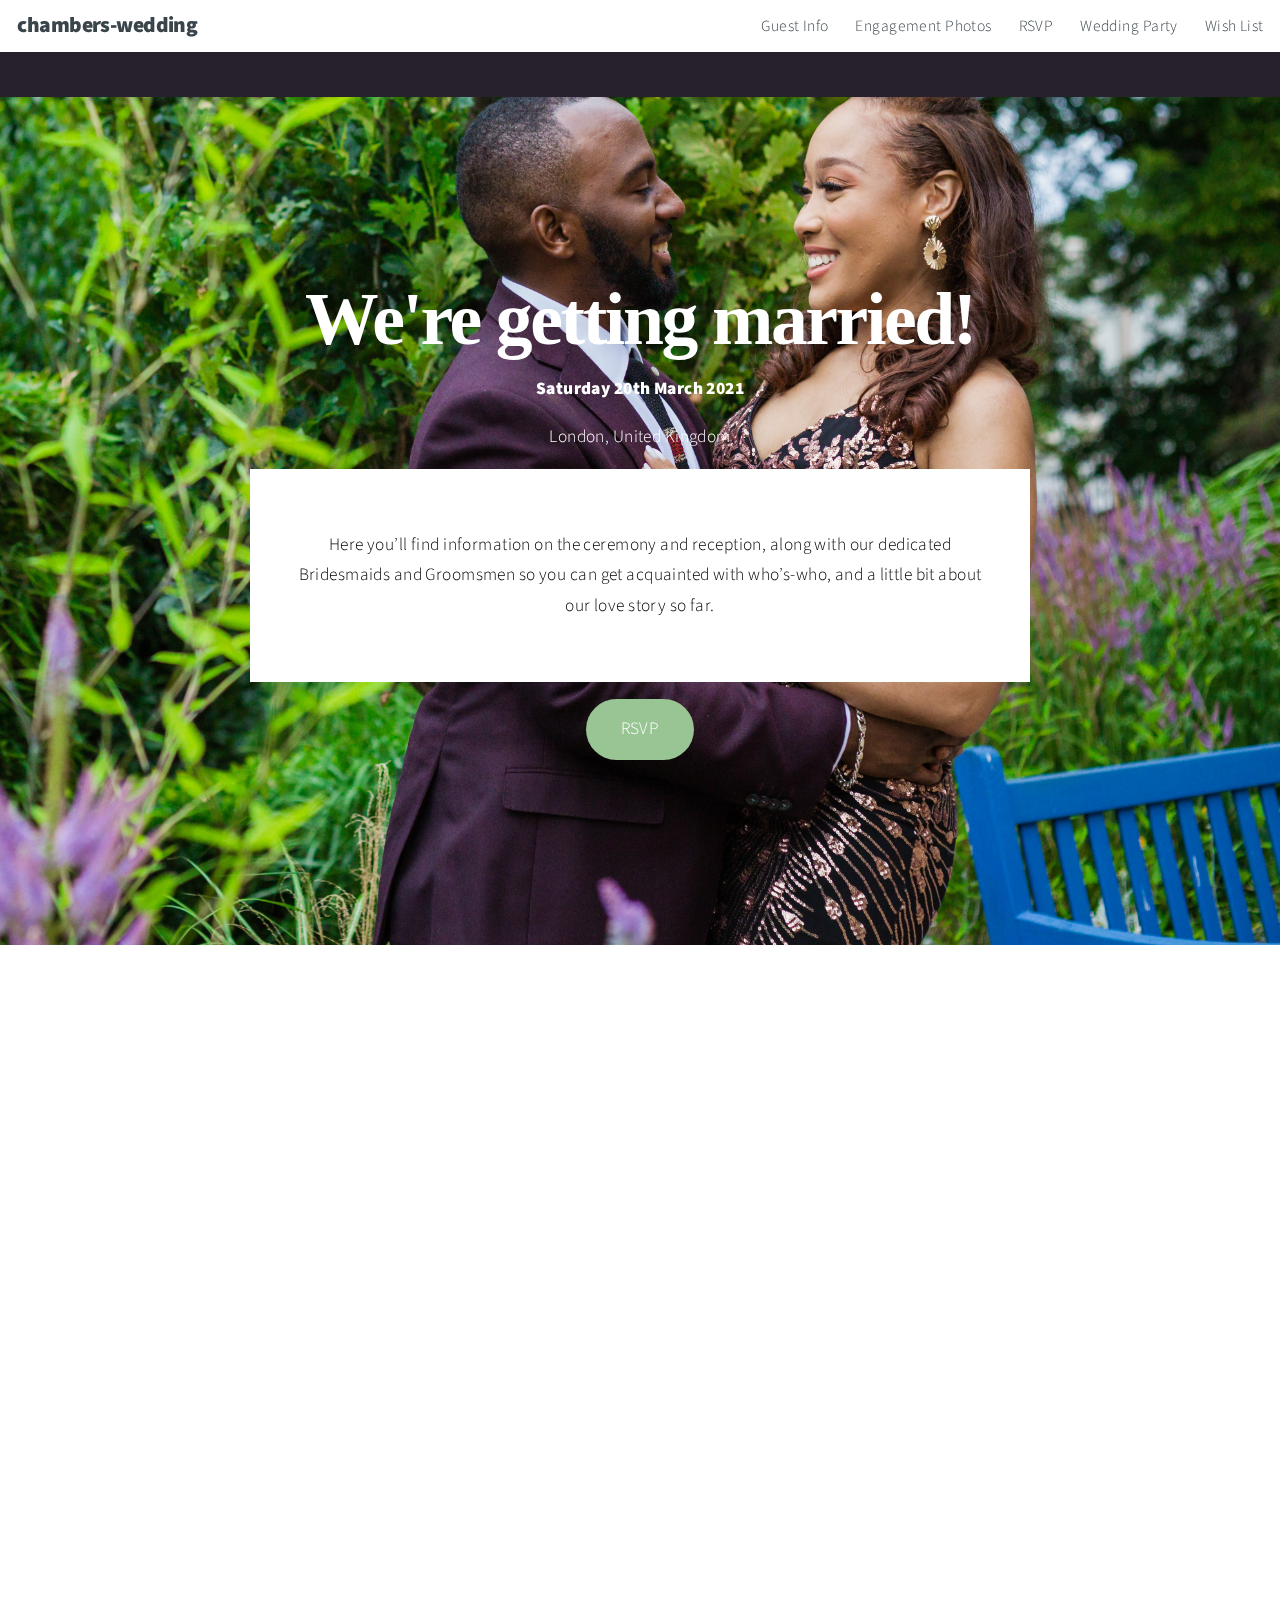
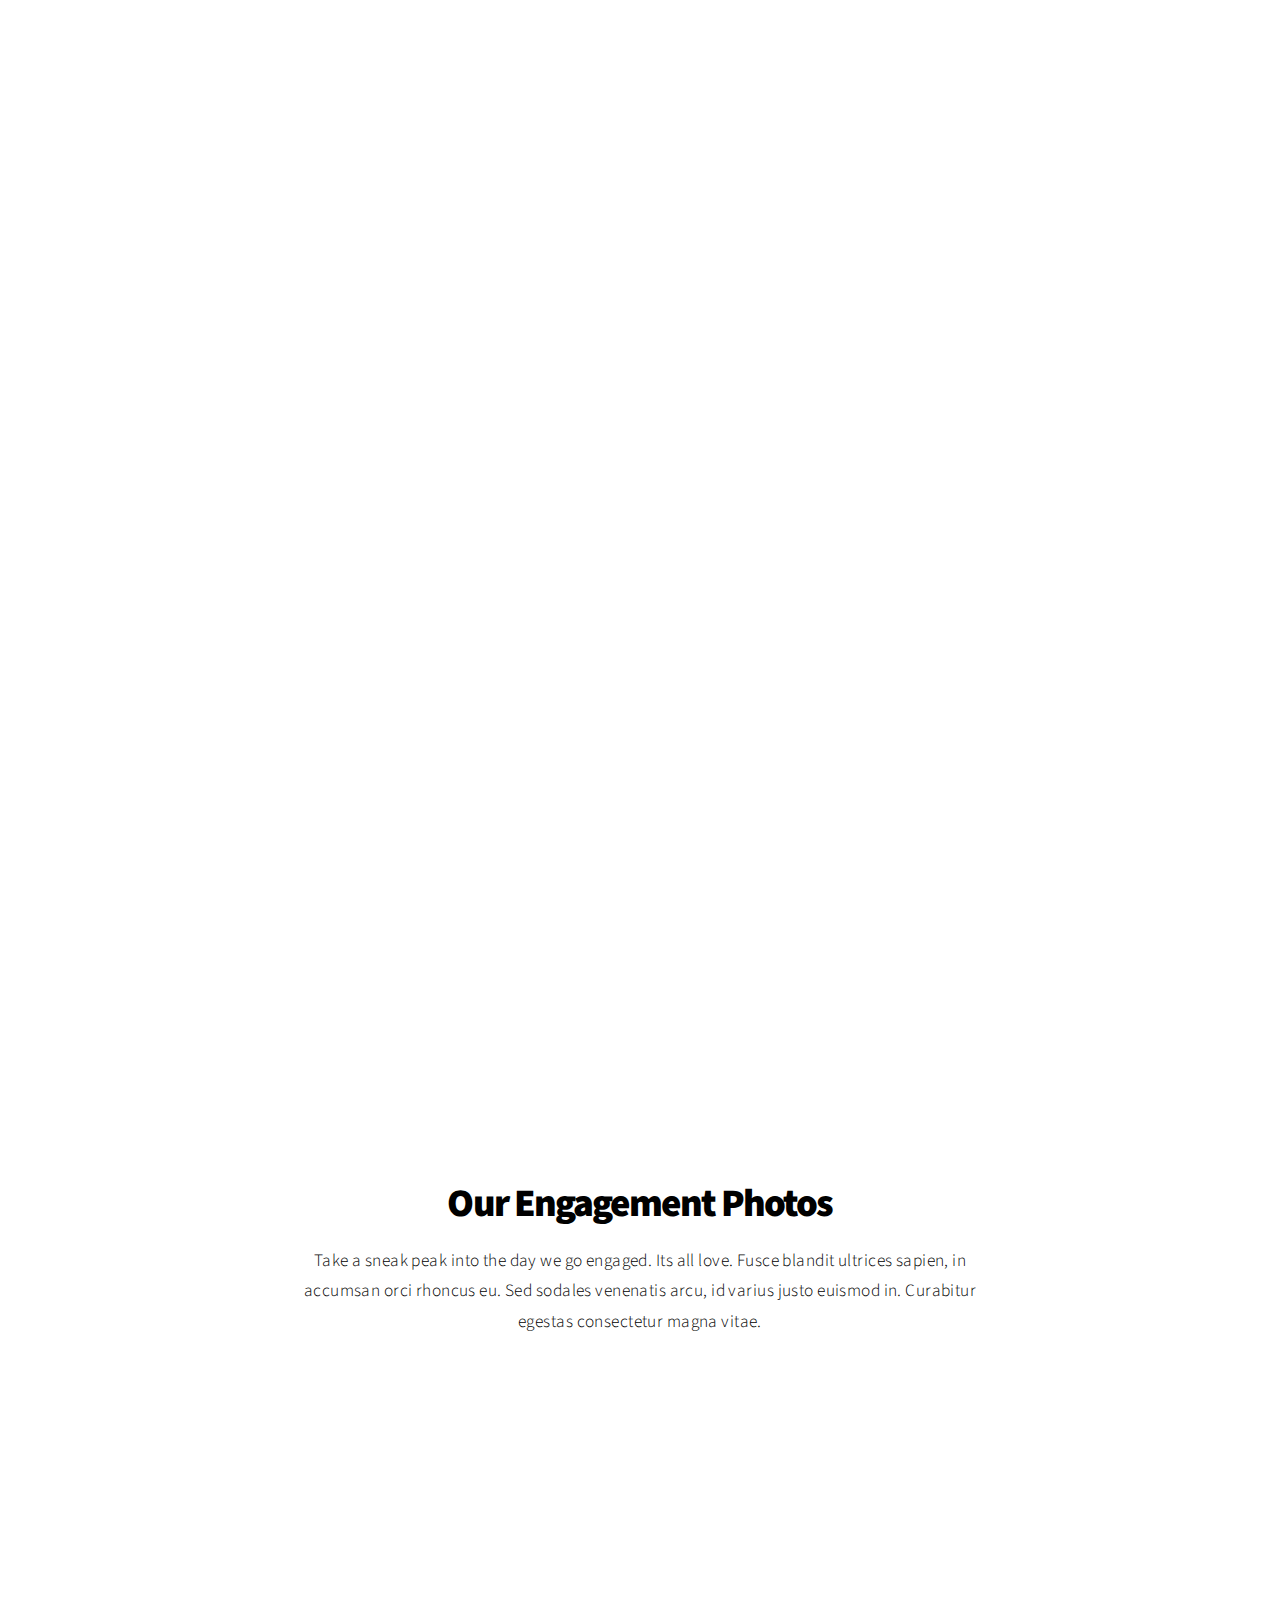
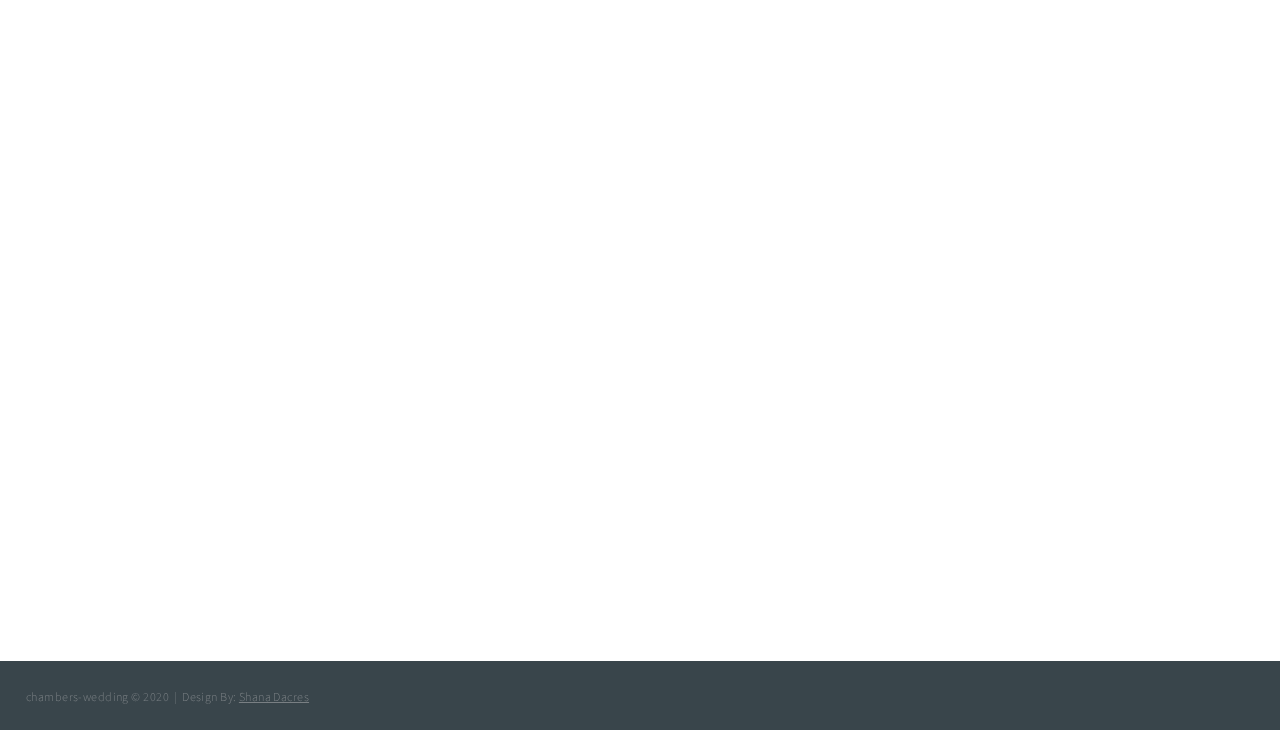
==== commit c52ffc69: "updated image type" ====
--- a/index.html
+++ b/index.html
@@ -112,10 +112,10 @@
 								<a href="images/thumbs/eng8.JPG" class="image fit"><img src="images/thumbs/eng8.JPG" title="" alt="" /></a>
 							</article>
 							<article class="from-right">
-								<a href="images/thumbs/eng9.JPG" class="image fit"><img src="images/thumbs/eng9.JPG" title="" alt="" /></a>
+								<a href="images/thumbs/eng9.jpg" class="image fit"><img src="images/thumbs/eng9.jpg" title="" alt="" /></a>
 							</article>
 							<article class="from-right">
-								<a href="images/thumbs/eng10.JPG" class="image fit"><img src="images/thumbs/eng10.JPG" title="" alt="" /></a>
+								<a href="images/thumbs/eng10.jpg" class="image fit"><img src="images/thumbs/eng10.jpg" title="" alt="" /></a>
 							</article>
 						</div>
 
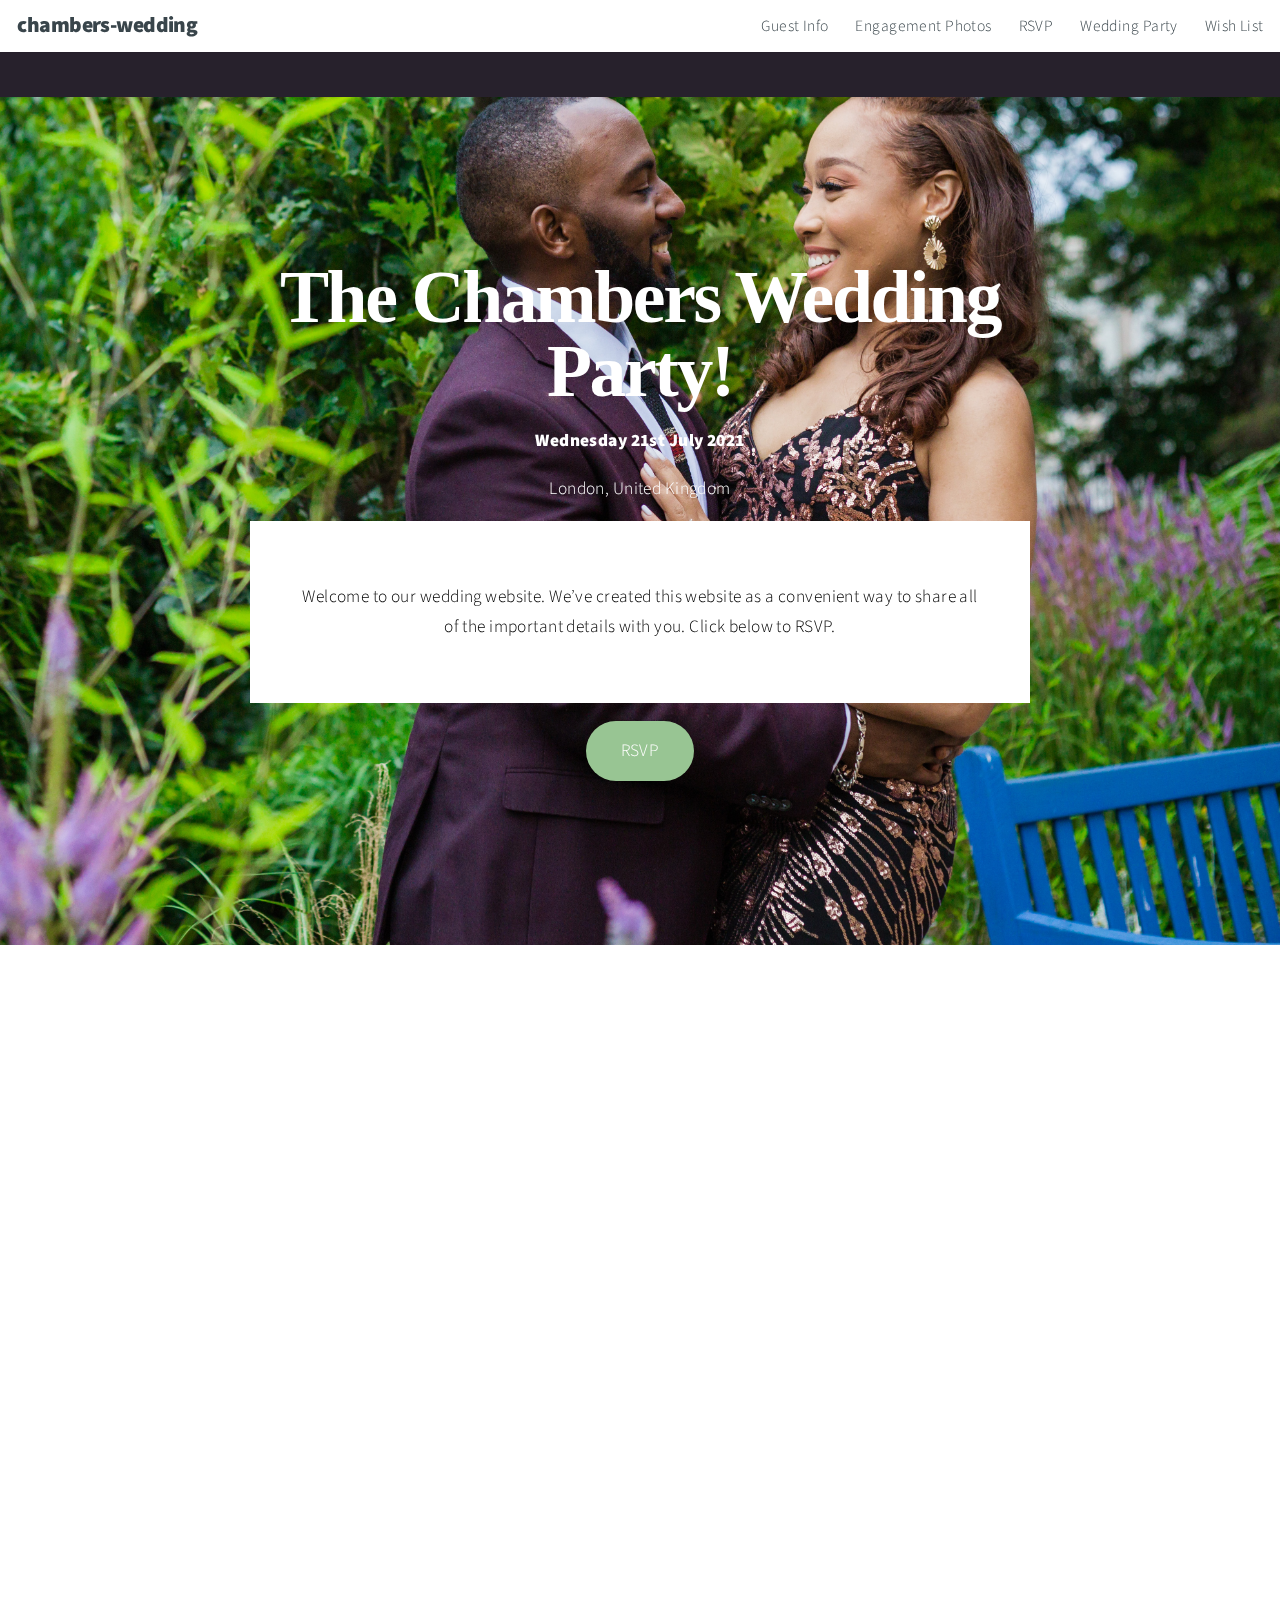
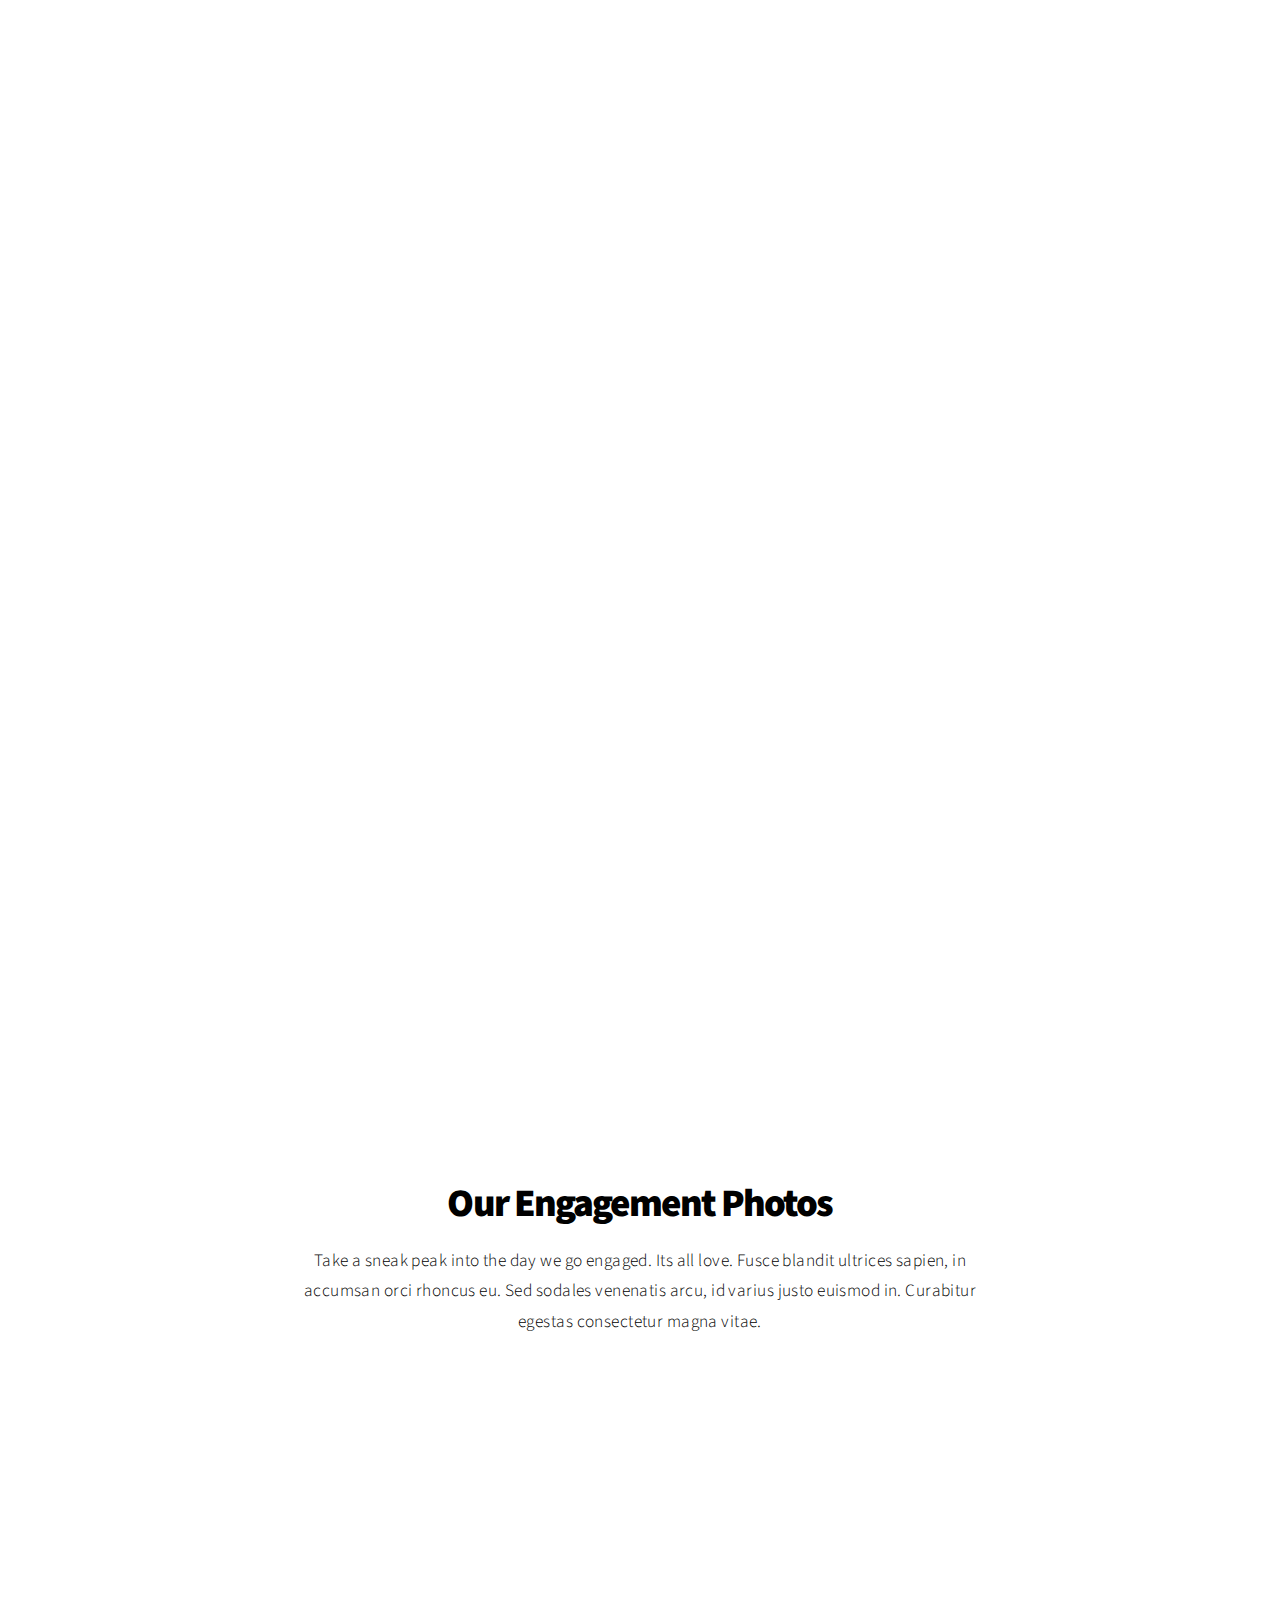
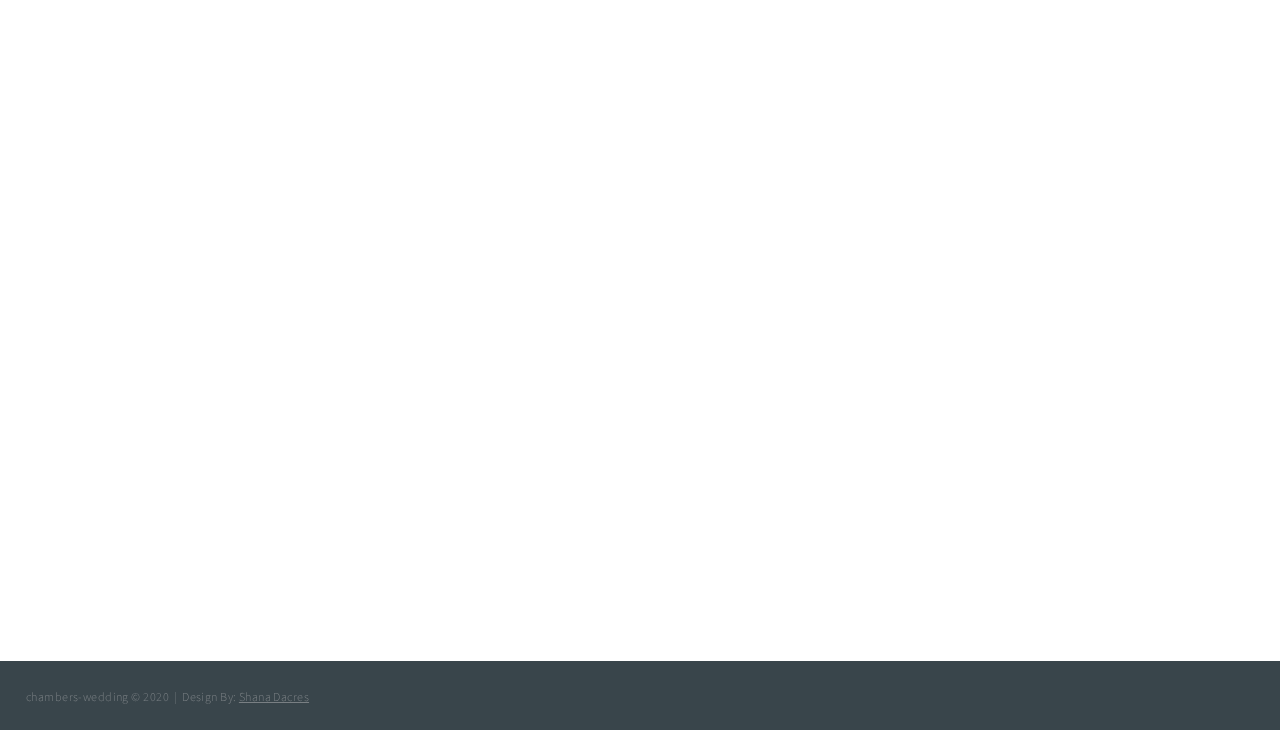
==== commit 9474c6fc: "July 21st updates" ====
--- a/index.html
+++ b/index.html
@@ -41,12 +41,12 @@
 			<section id="intro" class="main style1 dark fullscreen">
 				<div class="content">
 					<header>
-						<h3>We're getting married!</h3>
+						<h3>The Chambers Wedding Party!</h3>
 					</header>
-					<p> <strong>Saturday 20th March 2021</strong></p>
+					<p> <strong>Wednesday 21st July 2021</strong></p>
 					<p>London, United Kingdom</p>
 					  <p class="content box style2">
-				 Here you’ll find information on the ceremony and reception, along with our dedicated Bridesmaids and Groomsmen so you can get acquainted with who’s-who, and a little bit about our love story so far.</p>
+				 Welcome to our wedding website. We’ve created this website as a convenient way to share all of the important details with you. Click below to RSVP.</p>
 					<footer>
 						<a href="rsvp.html" class="button style1 RSVP">RSVP</a>
 					</footer>
@@ -103,13 +103,13 @@
 								<a href="images/thumbs/eng5.JPG" class="image fit"><img src="images/thumbs/eng5.JPG" title="" alt="" /></a>
 							</article>
 							<article class="from-right">
-								<a href="images/thumbs/eng6.JPG" class="image fit"><img src="images/thumbs/eng6.JPG" title="" alt="" /></a>
+								<a href="images/thumbs/eng6.jpg" class="image fit"><img src="images/thumbs/eng6.jpg" title="" alt="" /></a>
 							</article>
 							<article class="from-right">
-								<a href="images/thumbs/eng7.JPG" class="image fit"><img src="images/thumbs/eng7.JPG" title="" alt="" /></a>
+								<a href="images/thumbs/eng7.jpg" class="image fit"><img src="images/thumbs/eng7.jpg" title="" alt="" /></a>
 							</article>
 							<article class="from-right">
-								<a href="images/thumbs/eng8.JPG" class="image fit"><img src="images/thumbs/eng8.JPG" title="" alt="" /></a>
+								<a href="images/thumbs/eng8.jpg" class="image fit"><img src="images/thumbs/eng8.jpg" title="" alt="" /></a>
 							</article>
 							<article class="from-right">
 								<a href="images/thumbs/eng9.jpg" class="image fit"><img src="images/thumbs/eng9.jpg" title="" alt="" /></a>
@@ -143,4 +143,4 @@
 
 
 	</body>
-</html>+</html>
--- a/assets/css/main.css
+++ b/assets/css/main.css
@@ -2301,7 +2301,7 @@
 	/* Work */
 
 	#work {
-		background: url("images/overlay.png"), url("../../images/pic7.JPG");
+		background: url("images/overlay.png"), url("../../images/pic7.jpg");
 		background-size: 256px 256px, cover;
 		background-attachment: fixed, fixed;
 		background-position: top left, center top;
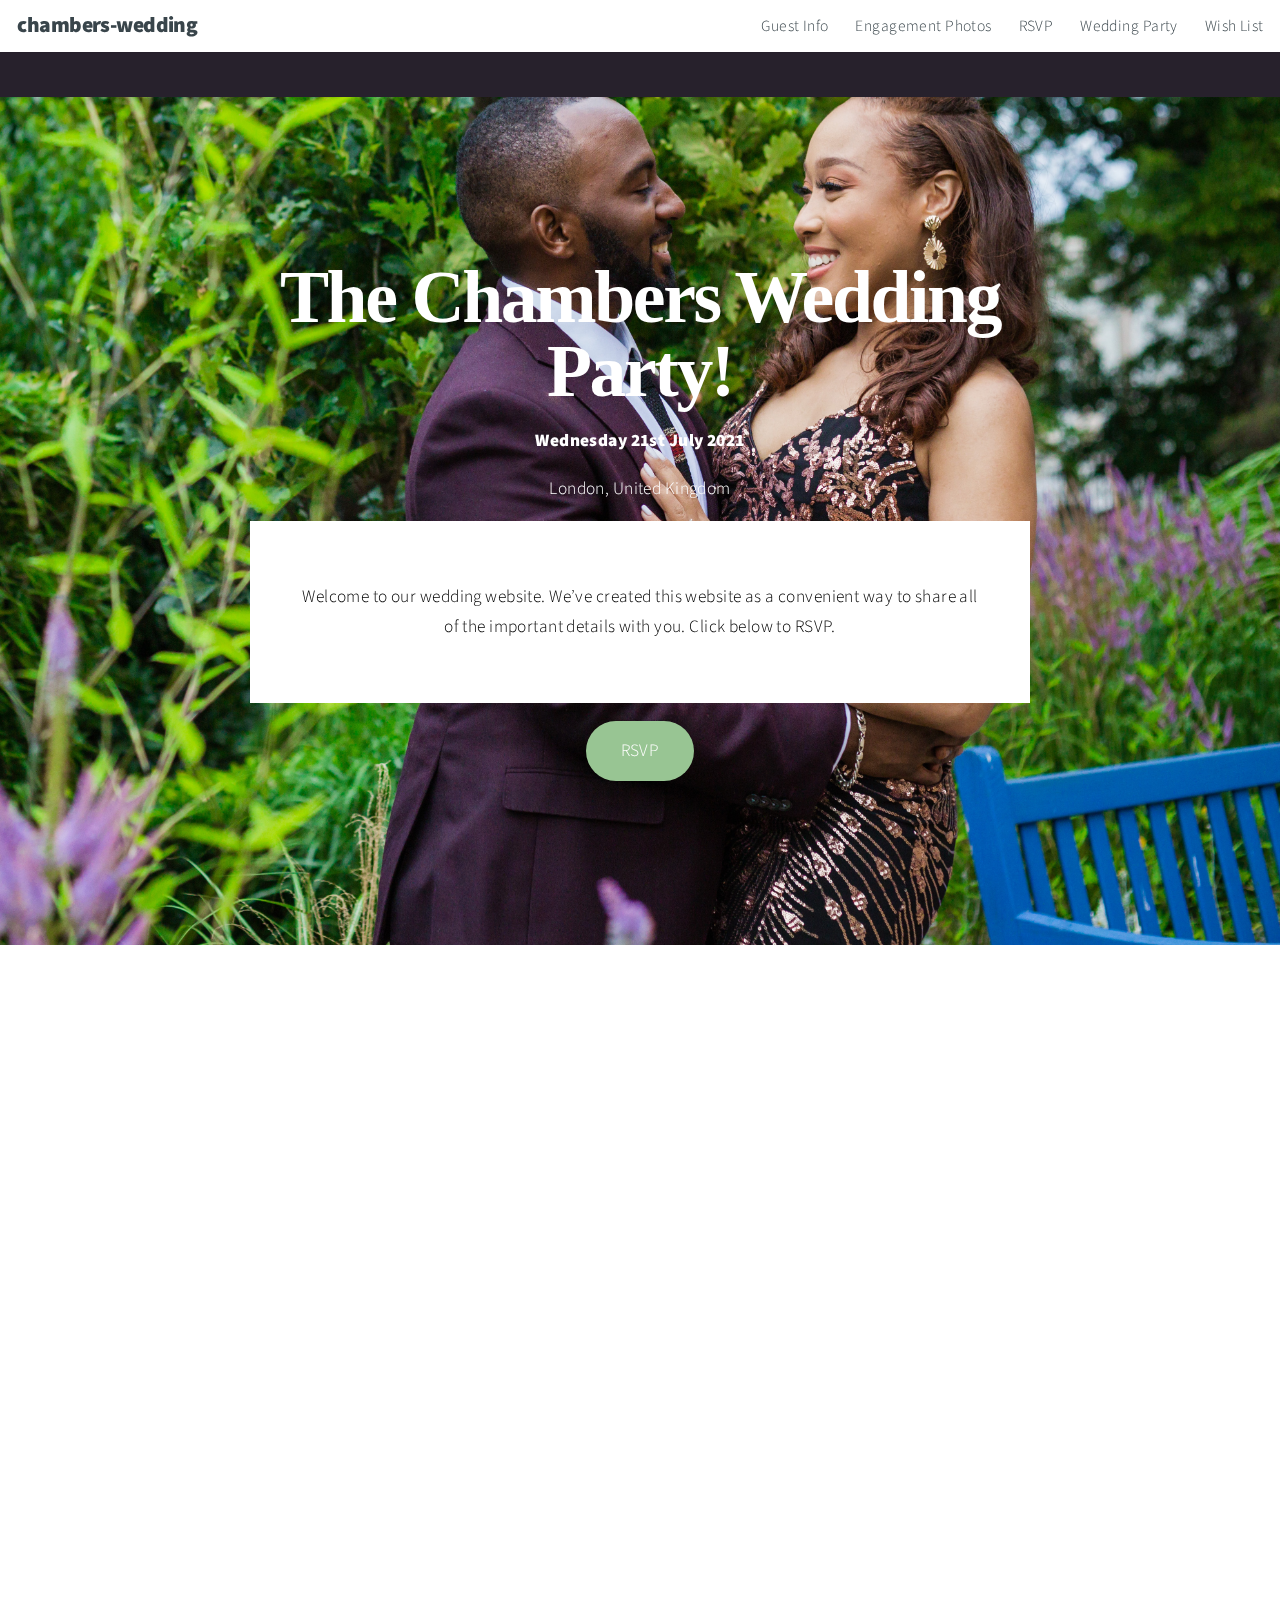
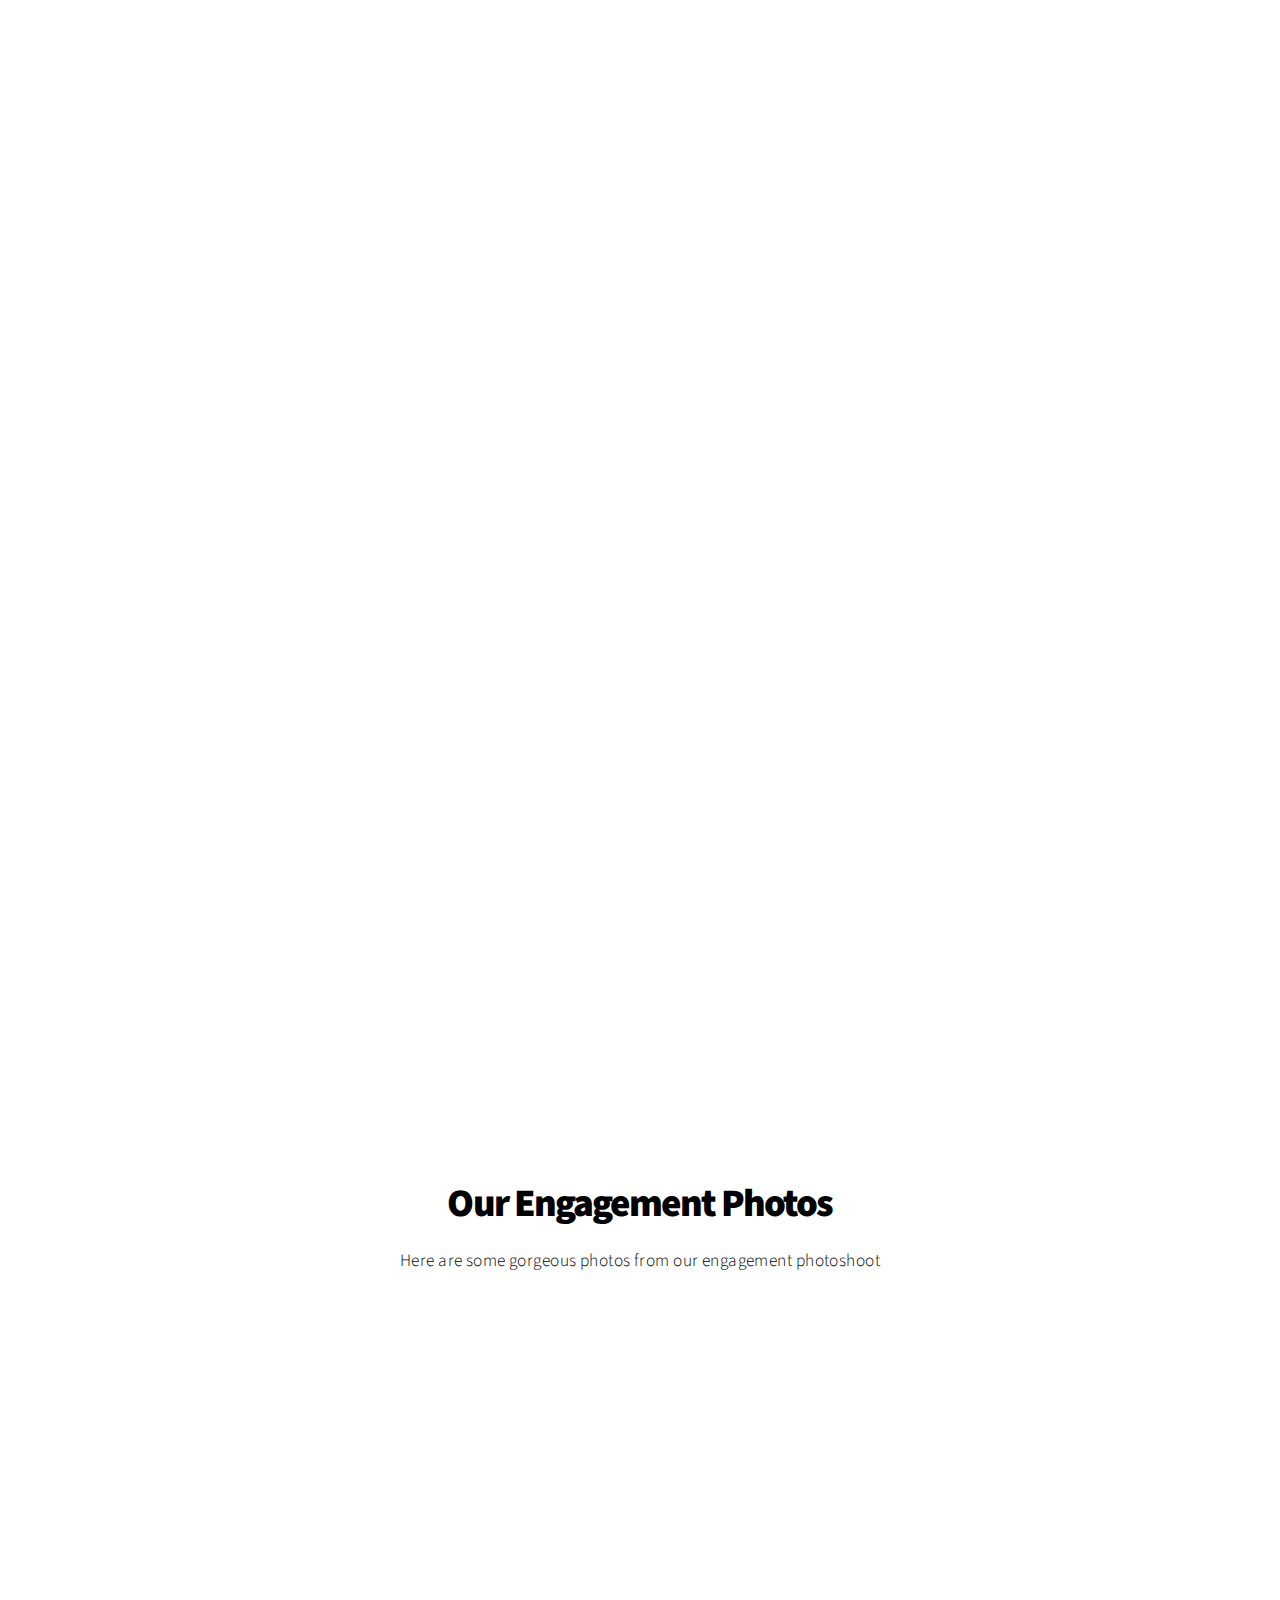
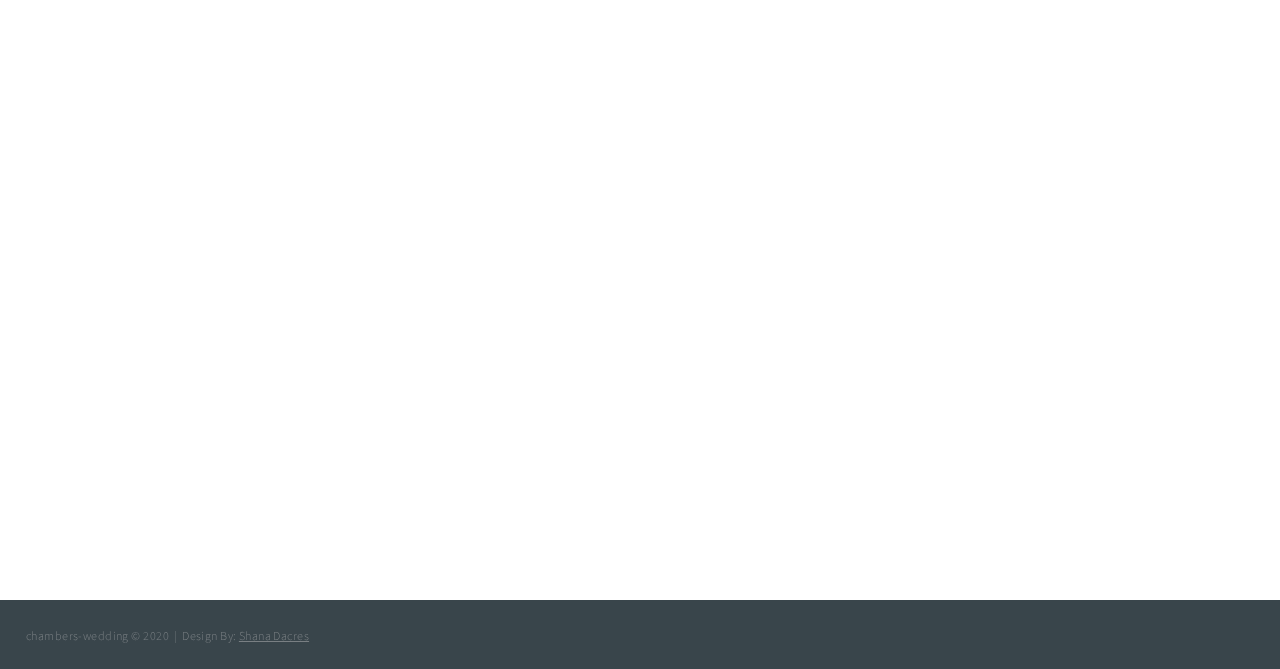
==== commit 0e8ec8b7: "Update index.html" ====
--- a/index.html
+++ b/index.html
@@ -80,9 +80,7 @@
 				<div class="content box style3">
 					<header>
 						<h2>Our Engagement Photos</h2>
-						<p>Take a sneak peak into the day we go engaged.
-						Its all love. Fusce blandit ultrices sapien, in accumsan orci rhoncus eu. Sed sodales venenatis
-						arcu, id varius justo euismod in. Curabitur egestas consectetur magna vitae.</p>
+						<p>Here are some gorgeous photos from our engagement photoshoot</p>
 					</header>
 
 					<!-- Gallery  -->
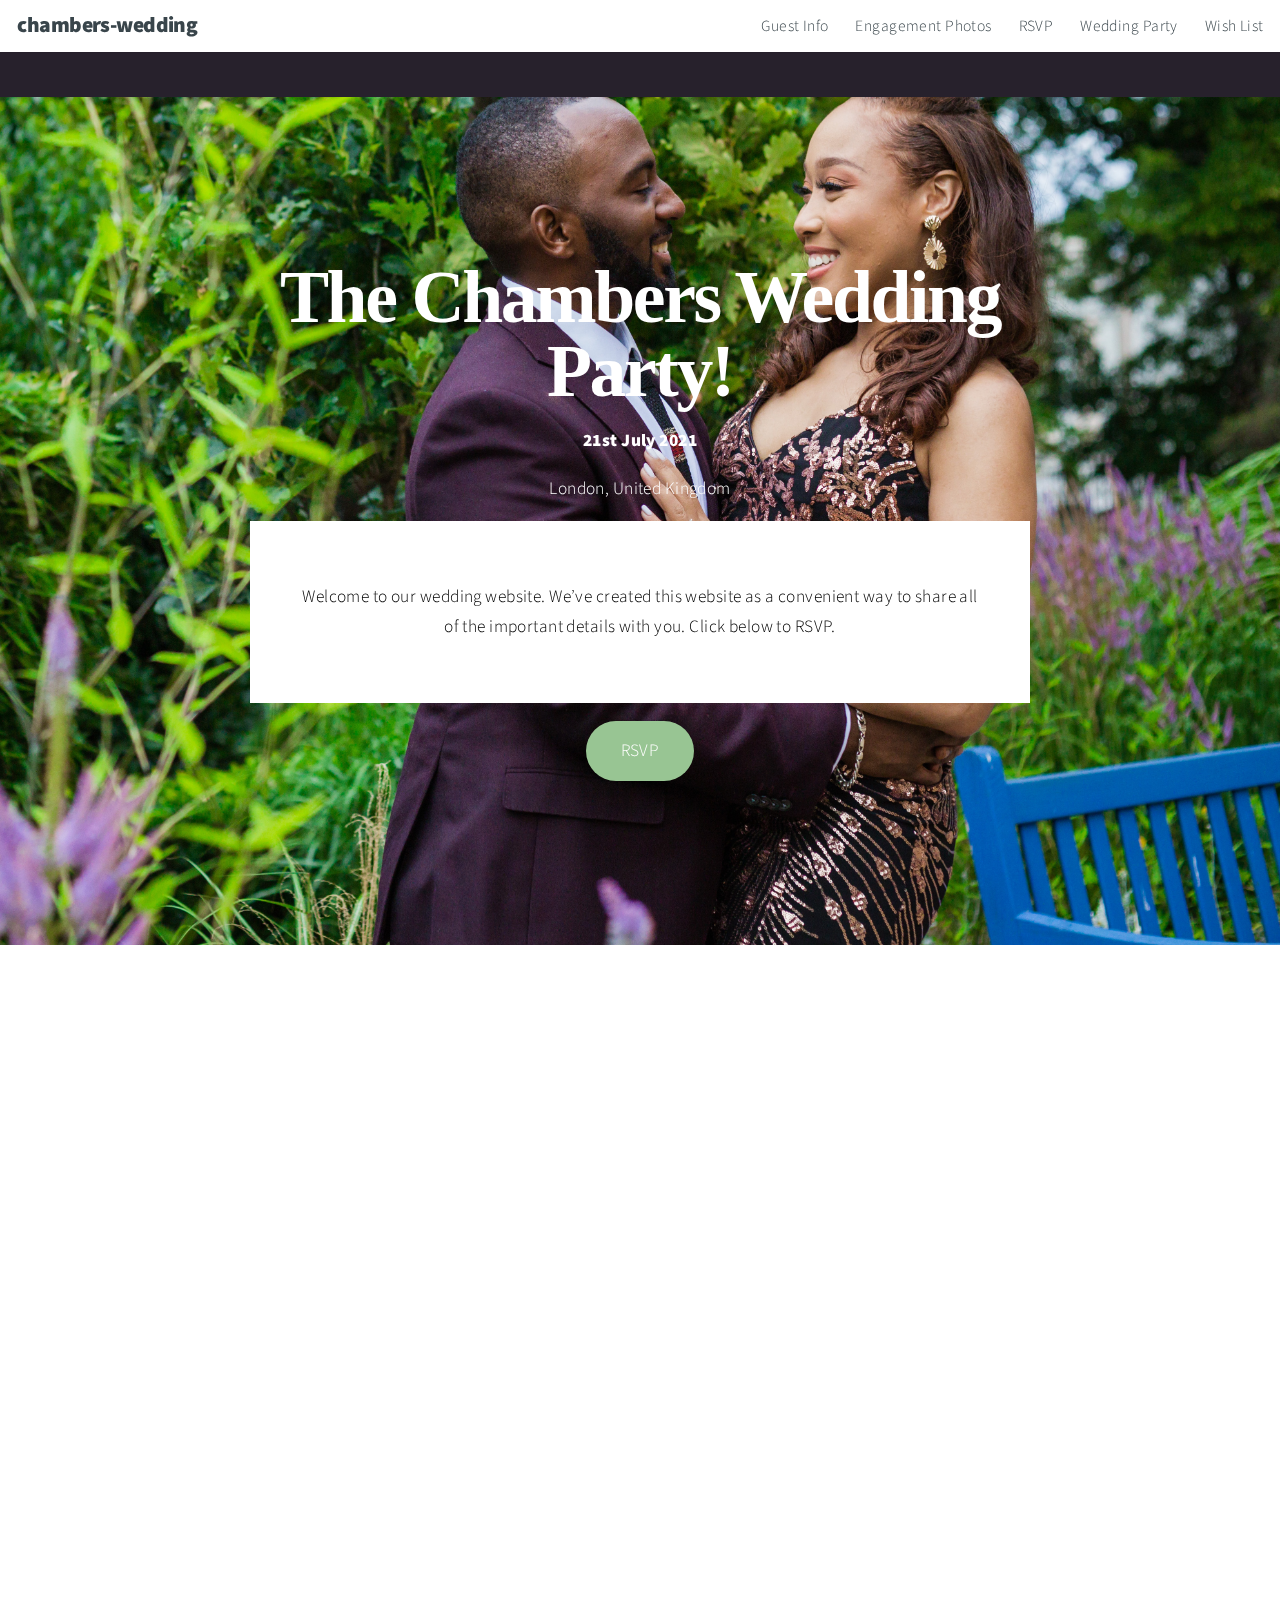
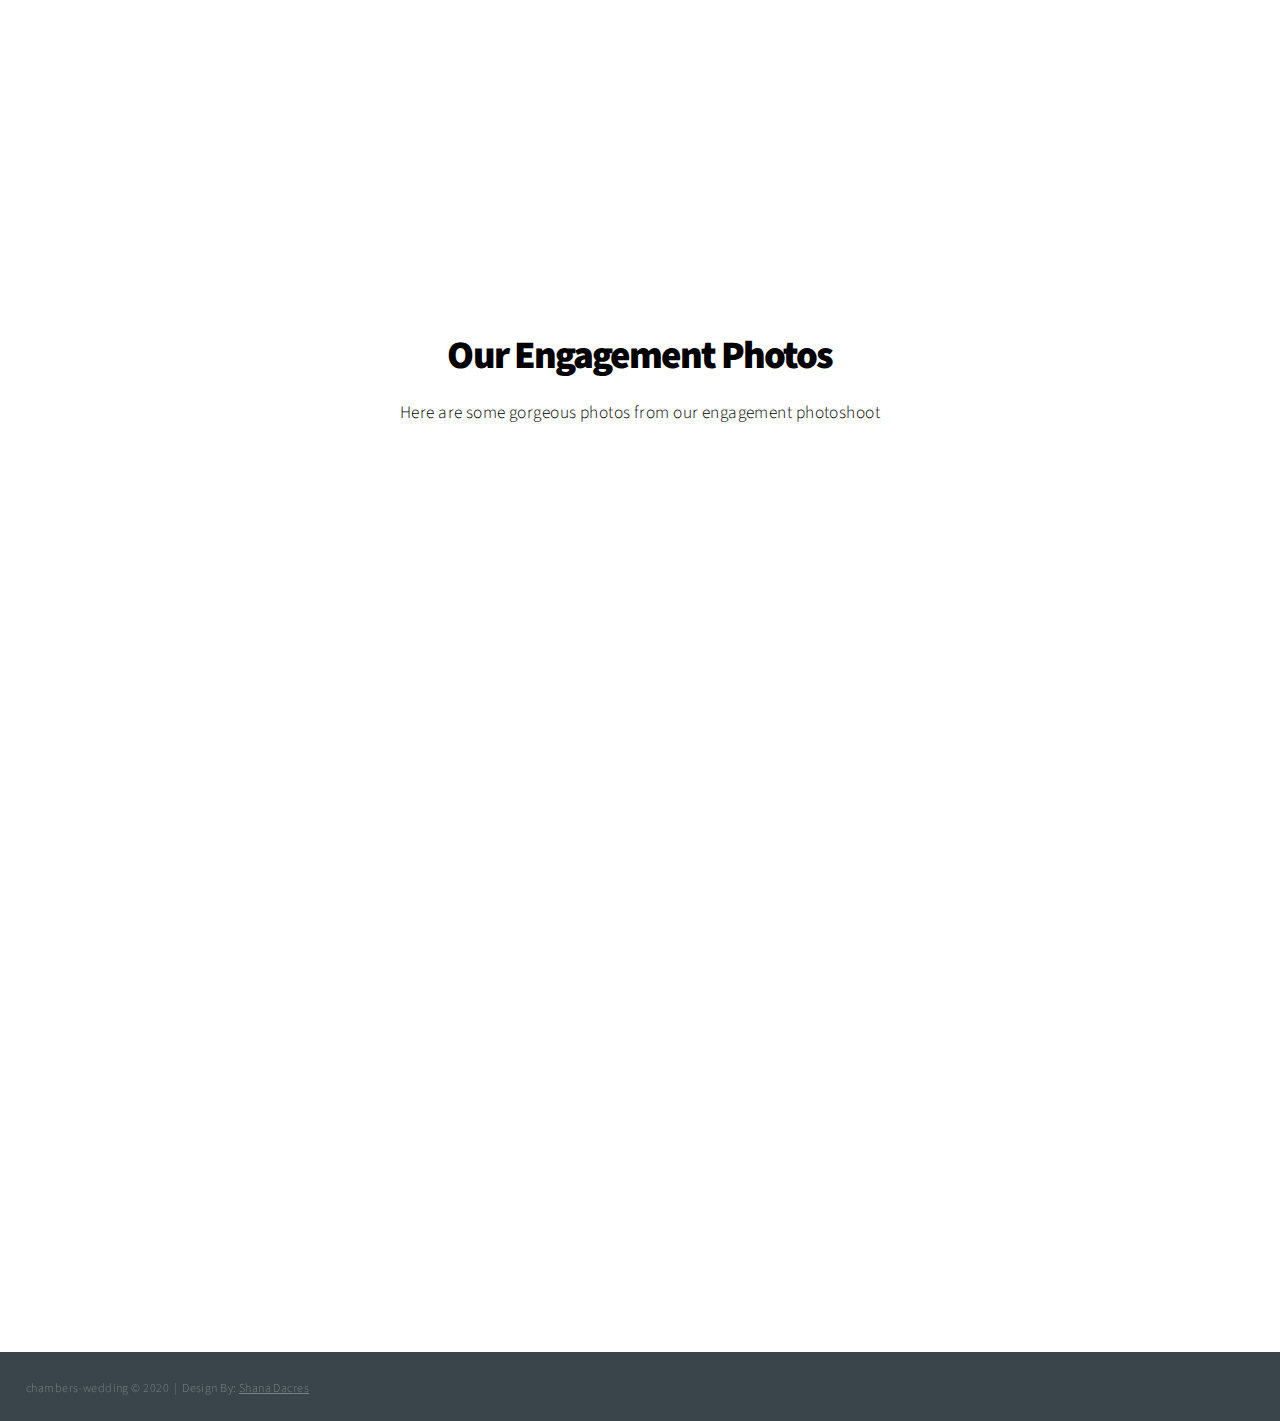
==== commit 21712399: "Update index.html" ====
--- a/index.html
+++ b/index.html
@@ -43,7 +43,7 @@
 					<header>
 						<h3>The Chambers Wedding Party!</h3>
 					</header>
-					<p> <strong>Wednesday 21st July 2021</strong></p>
+					<p> <strong>21st July 2021</strong></p>
 					<p>London, United Kingdom</p>
 					  <p class="content box style2">
 				 Welcome to our wedding website. We’ve created this website as a convenient way to share all of the important details with you. Click below to RSVP.</p>
@@ -57,23 +57,11 @@
 			<section id="one" class="main style2 right dark fullscreen">
 				<div class="content box style2">
 					<header>
-						<h2>Her Story</h2>
+						<h2>Our Story</h2>
 					</header>
 					<p>We met at our workplace. I saw him first before we met and every time I saw him, I heard a persistent voice in my mind saying "Go and sit next to him". I was super shy and always had an excuse not to go over and say hello. So, one day,  the lunch hall was super busy. As I walked in, searching for a table, he was sitting right there, with the only available seats. My heart literally jumped out my chest and then back in again. "Girl, you've got this". I built up enough courage and asked politely if the seat was free and sat down. Immediately, I started thinking "What I should I say?". "No, you've done enough. He needs to say something". Eventually, he said "Hello" and we started to get to know each other. Since that day, our connection grew closer. We found out we had so much in common - both Jamaican, both love the same music, food, and love traveling. In January 2018, we took our first trip to Jamaica together and we loved it so much we went back twice. On 28.09.2019, we got engaged! On 27.08.2020, we'll be getting married! We're so excited to celebrate this next chapter in our lives with you!</p>
 				</div>
 				<a href="#two" class="button style2 down anchored">Next</a>
-			</section>
-		<!-- Two -->
-			<section id="two" class="main style2 left dark fullscreen">
-				<div class="content box style2">
-					<header>
-						<h2>His Story</h2>
-					</header>
-					<p>this is our love story. Lorem ipsum dolor sit amet et sapien sed elementum egestas dolore condimentum.
-					Fusce blandit ultrices sapien, in accumsan orci rhoncus eu. Sed sodales venenatis arcu,
-					id varius justo euismod in. Curabitur egestas consectetur magna.</p>
-				</div>
-				<a href="#work" class="button style2 down anchored">Next</a>
 			</section>
 		<!-- Work -->
 			<section id="work" class="main style3 primary">
--- a/assets/css/main.css
+++ b/assets/css/main.css
@@ -2347,7 +2347,7 @@
 /* Contact */
 
 	#contact {
-		background: url("images/overlay.png"), url("../../images/pic3.jpg");
+		background: url("images/overlay.png"), url("../../images/pic3.JPG");
 		background-size: 256px 256px, cover;
 		background-attachment: fixed, fixed;
 		background-position: top right, center top;
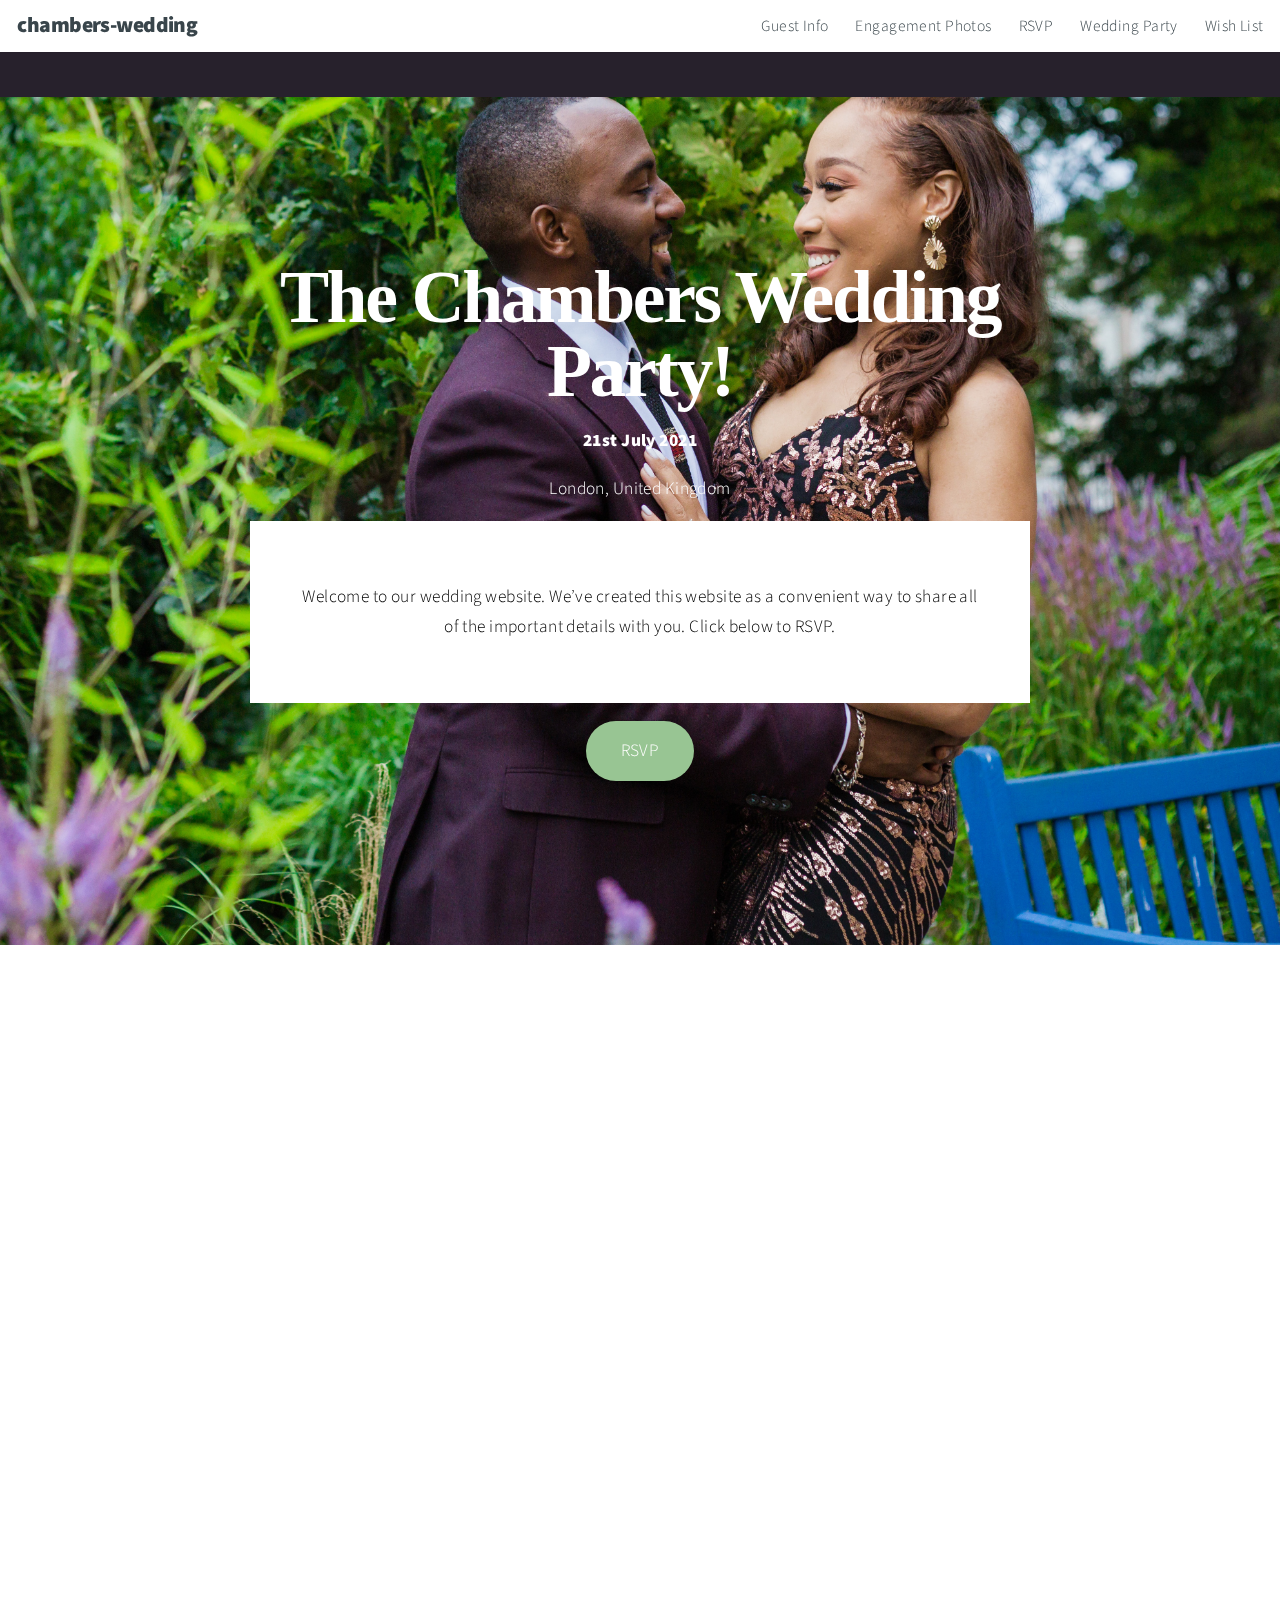
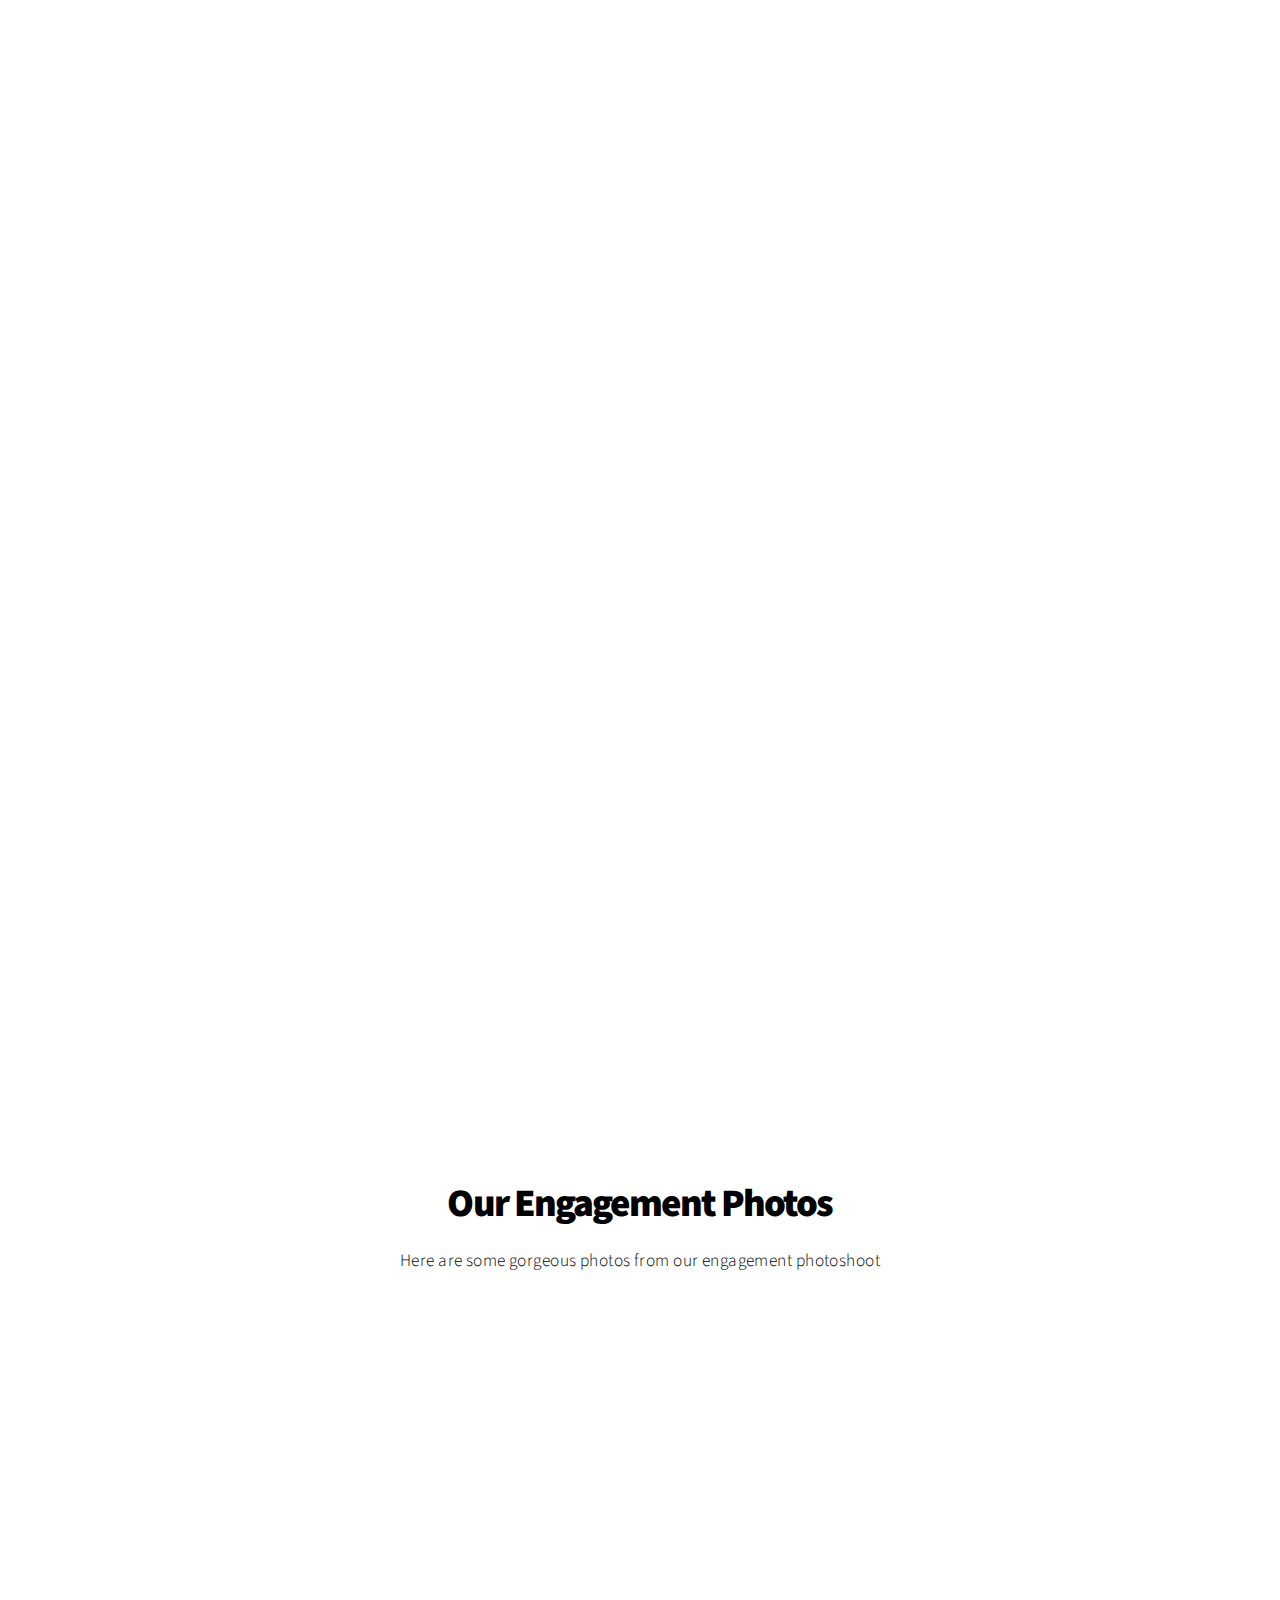
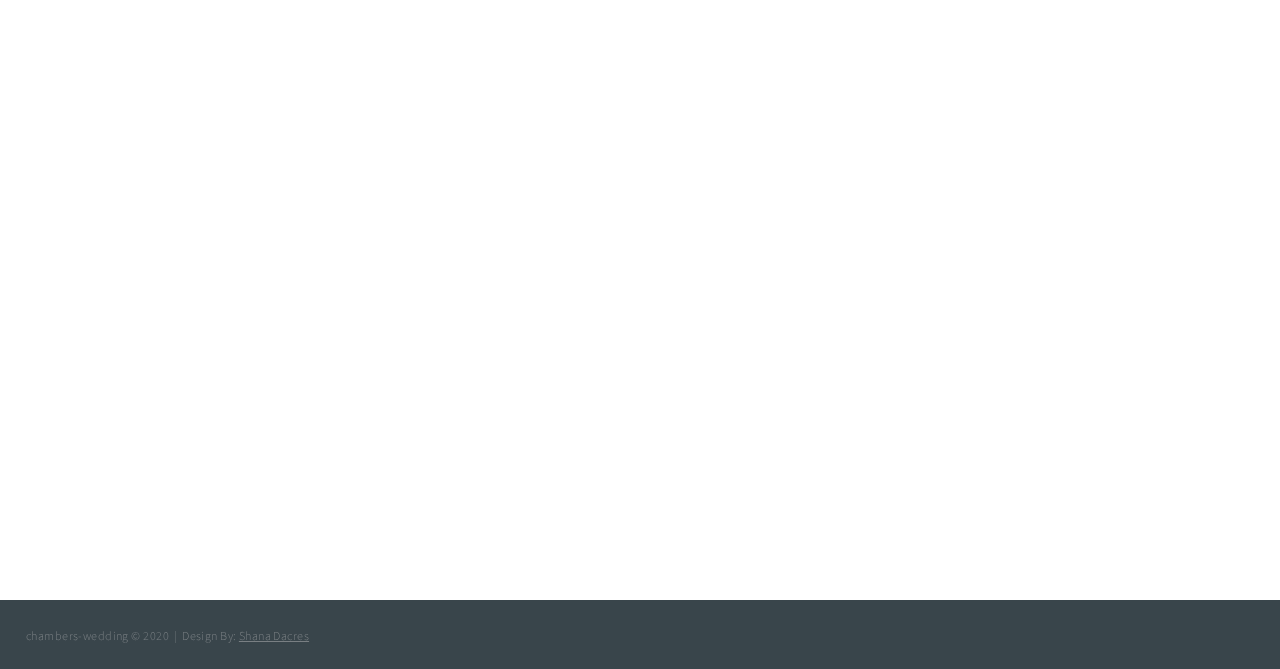
==== commit ebbb032c: "his and her story updated" ====
--- a/index.html
+++ b/index.html
@@ -57,11 +57,21 @@
 			<section id="one" class="main style2 right dark fullscreen">
 				<div class="content box style2">
 					<header>
-						<h2>Our Story</h2>
+						<h2>Her Story</h2>
 					</header>
-					<p>We met at our workplace. I saw him first before we met and every time I saw him, I heard a persistent voice in my mind saying "Go and sit next to him". I was super shy and always had an excuse not to go over and say hello. So, one day,  the lunch hall was super busy. As I walked in, searching for a table, he was sitting right there, with the only available seats. My heart literally jumped out my chest and then back in again. "Girl, you've got this". I built up enough courage and asked politely if the seat was free and sat down. Immediately, I started thinking "What I should I say?". "No, you've done enough. He needs to say something". Eventually, he said "Hello" and we started to get to know each other. Since that day, our connection grew closer. We found out we had so much in common - both Jamaican, both love the same music, food, and love traveling. In January 2018, we took our first trip to Jamaica together and we loved it so much we went back twice. On 28.09.2019, we got engaged! On 27.08.2020, we'll be getting married! We're so excited to celebrate this next chapter in our lives with you!</p>
+					<p>I saw Stefan in the lunch hall before we met and every time I saw him, I heard a persistent voice in my mind saying "Go and sit next to him". We were at work and I was super shy and always had an excuse not to go over and say hello. So, one day, the lunch hall was super busy. As I walked in, searching for a table, he was sitting right there, with the only available seats. My heart literally jumped out of my chest and then back in again. Then a voice said, "Girl, you've got this". I built up enough courage and asked politely if the seat was free and sat down. I tried not to look at him because I was nervous and immediately, I started thinking "What I should I say?". "No, you've done enough. He needs to say something". Eventually, he said "Hello" and we started to get to know each other. Since that day, our connection grew closer. We found out we had so much in common - faith in God, we're Jamaican, we both love the same music, food, and love traveling. In January 2018, we took our first trip to Jamaica together and we loved it so much we went back again. On 28.09.2019, we got engaged! Shortly after, it was the Covid-19 Pandemic and we had to postpone our wedding. Finally, on 21st July 2021, we will be celebrating our marriage! We're so excited to celebrate this next chapter with you!</p>
 				</div>
 				<a href="#two" class="button style2 down anchored">Next</a>
+			</section>
+		<!-- Two -->
+			<section id="two" class="main style2 left dark fullscreen">
+				<div class="content box style2">
+					<header>
+						<h2>His Story</h2>
+					</header>
+					<p>When I saw Shanique for the first time she honestly took my breath away. She sat at my table in the lunch hall at work. One of the first things that came to my mind when I saw her was that she looked so scrumptious and gorgeous that she shocked me with her beauty. I thought to God that He was playing with my emotions, that he would just drop an angel right in front of me. I remember thinking 'This must be the wife'. So I said, 'Hello, what's your name?' She had the biggest shy grin on her face, she looked up cautiously and answered. We spent our whole lunchtime together, talking and laughing. We learned a lot about each other over lunch, she had so many desirable characteristics and ways about her I was attracted to. Along with a personality that complemented mine. The moment I found out we were both Jamaican the wife thoughts I had earlier was justified. A woman of wife material, and so my pursuit continued.</p>
+				</div>
+				<a href="#work" class="button style2 down anchored">Next</a>
 			</section>
 		<!-- Work -->
 			<section id="work" class="main style3 primary">
